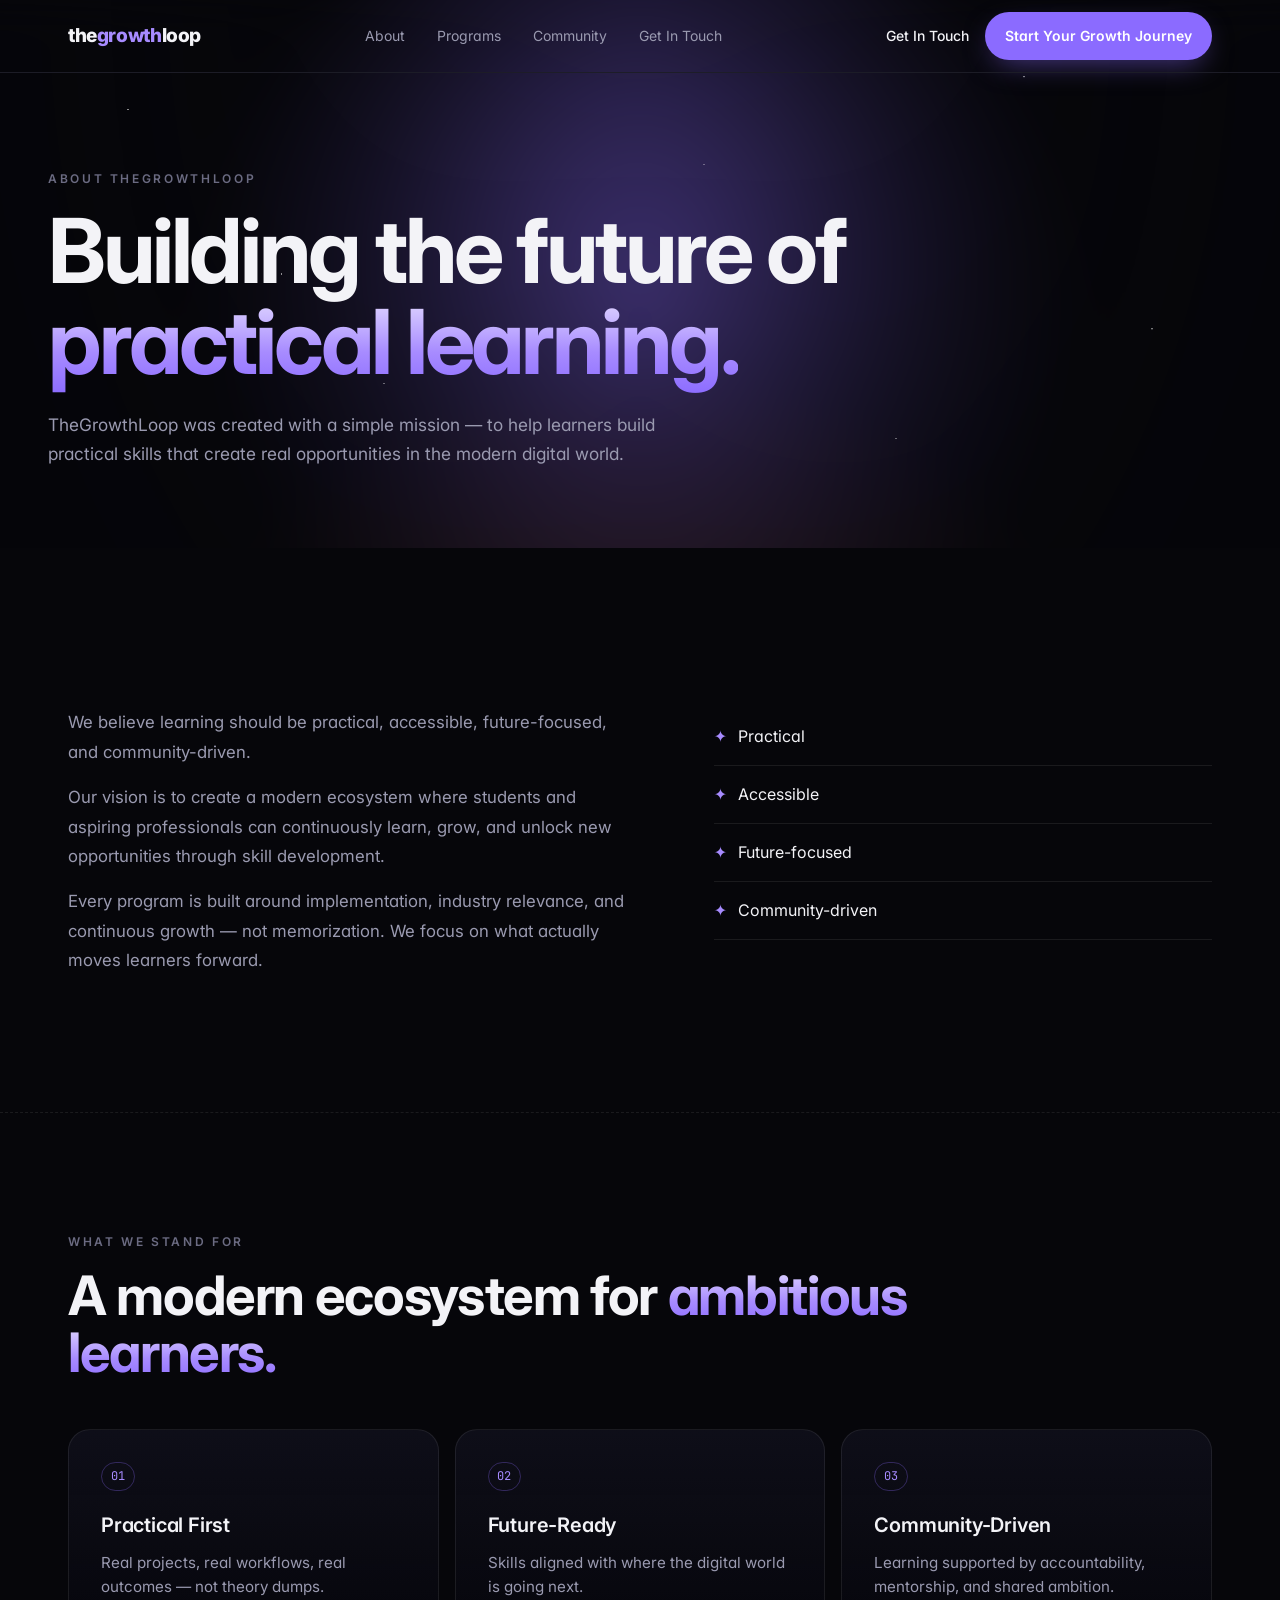
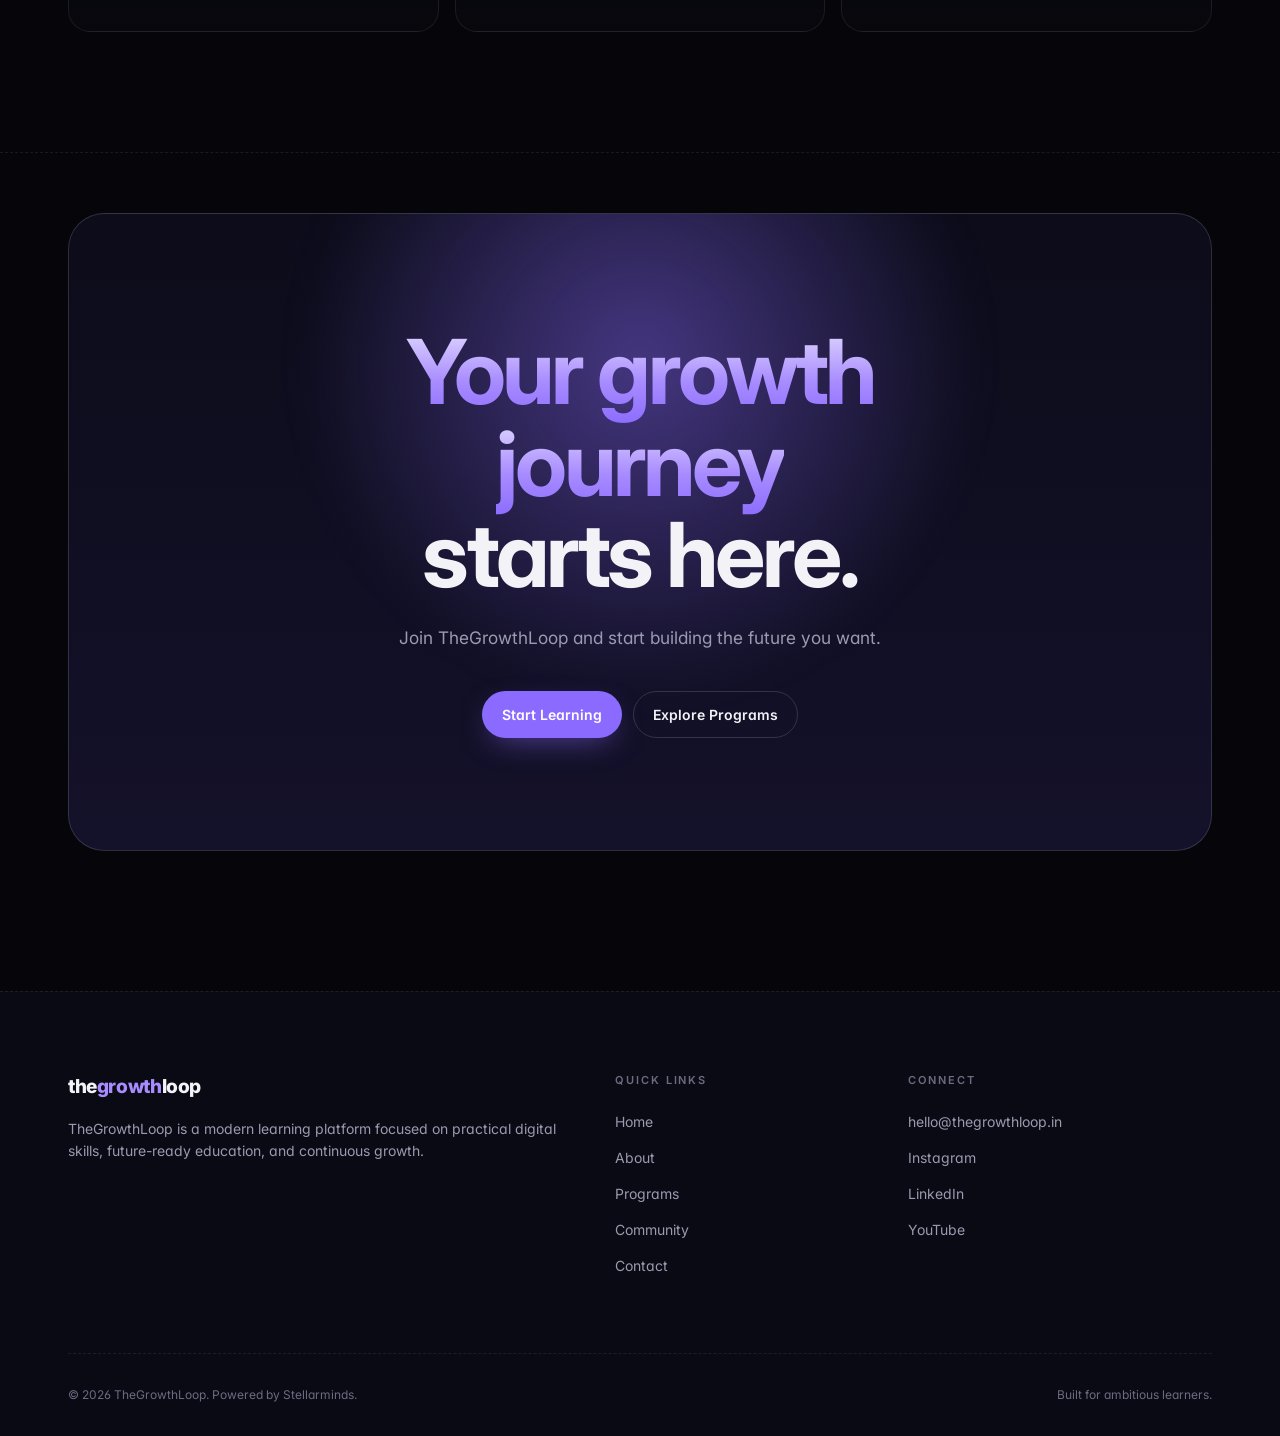
==== about.html @ 1ad96d42 "First Publish" ====
<!doctype html>
<html lang="en">
<head>
<meta charset="utf-8" />
<meta name="viewport" content="width=device-width,initial-scale=1" />
<title>About — TheGrowthLoop</title>
<meta name="description" content="Building the future of practical learning. TheGrowthLoop helps learners build practical skills that create real opportunities in the modern digital world." />
<link rel="preconnect" href="https://fonts.googleapis.com">
<link rel="preconnect" href="https://fonts.gstatic.com" crossorigin>
<link href="https://fonts.googleapis.com/css2?family=Inter:wght@400;500;600;700;800&family=JetBrains+Mono:wght@400;500&display=swap" rel="stylesheet">
<link rel="stylesheet" href="styles.css" />
</head>
<body>
<header class="nav" id="nav">
  <div class="container nav-inner">
    <a href="index.html" class="brand">the<span>growth</span>loop</a>
    <nav class="nav-links">
      <a href="about.html">About</a>
      <a href="programs.html">Programs</a>
      <a href="community.html">Community</a>
      <a href="contact.html">Get In Touch</a>
    </nav>
    <div class="nav-actions">
      <a href="contact.html" class="link-plain">Get In Touch</a>
      <a href="programs.html" class="btn btn-primary">Start Your Growth Journey</a>
    </div>
    <button class="menu-btn" id="menuBtn" aria-label="Toggle menu"><span></span><span></span></button>
  </div>
  <div class="mobile-menu" id="mobileMenu">
    <div class="container">
      <a href="about.html">About</a>
      <a href="programs.html">Programs</a>
      <a href="community.html">Community</a>
      <a href="contact.html">Get In Touch</a>
      <a href="programs.html" class="btn btn-primary">Start Your Growth Journey</a>
    </div>
  </div>
</header>

<section class="page-hero">
  <div class="planet" aria-hidden="true"></div>
  <div class="stars" aria-hidden="true"></div>
  <div class="container hero-inner">
    <p class="eyebrow reveal">ABOUT THEGROWTHLOOP</p>
    <h1 class="display reveal">Building the future of <span class="grad">practical learning.</span></h1>
    <p class="lead reveal">TheGrowthLoop was created with a simple mission — to help learners build practical skills that create real opportunities in the modern digital world.</p>
  </div>
</section>

<section class="section">
  <div class="container">
    <div class="about-grid">
      <div class="reveal">
        <p class="prose">We believe learning should be practical, accessible, future-focused, and community-driven.</p>
        <p class="prose">Our vision is to create a modern ecosystem where students and aspiring professionals can continuously learn, grow, and unlock new opportunities through skill development.</p>
        <p class="prose">Every program is built around implementation, industry relevance, and continuous growth — not memorization. We focus on what actually moves learners forward.</p>
      </div>
      <ul class="feature-list">
        <li class="reveal"><i>✦</i> Practical</li>
        <li class="reveal"><i>✦</i> Accessible</li>
        <li class="reveal"><i>✦</i> Future-focused</li>
        <li class="reveal"><i>✦</i> Community-driven</li>
      </ul>
    </div>
  </div>
</section>

<section class="section">
  <div class="container">
    <p class="eyebrow reveal">WHAT WE STAND FOR</p>
    <h2 class="h2 reveal">A modern ecosystem for <span class="grad">ambitious learners.</span></h2>
    <div class="why-grid">
      <article class="why-card reveal"><span class="card-tag">01</span><h3>Practical First</h3><p>Real projects, real workflows, real outcomes — not theory dumps.</p></article>
      <article class="why-card reveal"><span class="card-tag">02</span><h3>Future-Ready</h3><p>Skills aligned with where the digital world is going next.</p></article>
      <article class="why-card reveal"><span class="card-tag">03</span><h3>Community-Driven</h3><p>Learning supported by accountability, mentorship, and shared ambition.</p></article>
    </div>
  </div>
</section>

<section class="section cta-section">
  <div class="container">
    <div class="cta-card reveal">
      <div class="cta-glow"></div>
      <h2 class="display"><span class="grad">Your growth journey</span><br/>starts here.</h2>
      <p class="lead">Join TheGrowthLoop and start building the future you want.</p>
      <div class="hero-ctas center">
        <a href="programs.html" class="btn btn-primary">Start Learning</a>
        <a href="programs.html" class="btn btn-ghost">Explore Programs</a>
      </div>
    </div>
  </div>
</section>

<footer class="footer">
  <div class="container">
    <div class="foot-grid">
      <div>
        <a href="index.html" class="brand">the<span>growth</span>loop</a>
        <p class="muted small mt">TheGrowthLoop is a modern learning platform focused on practical digital skills, future-ready education, and continuous growth.</p>
      </div>
      <div><p class="foot-head">Quick Links</p>
        <ul><li><a href="index.html">Home</a></li><li><a href="about.html">About</a></li><li><a href="programs.html">Programs</a></li><li><a href="community.html">Community</a></li><li><a href="contact.html">Contact</a></li></ul>
      </div>
      <div><p class="foot-head">Connect</p>
        <ul><li><a href="mailto:hello@thegrowthloop.in">hello@thegrowthloop.in</a></li><li><a href="#">Instagram</a></li><li><a href="#">LinkedIn</a></li><li><a href="#">YouTube</a></li></ul>
      </div>
    </div>
    <div class="foot-bottom"><p>© 2026 TheGrowthLoop. Powered by Stellarminds.</p><p>Built for ambitious learners.</p></div>
  </div>
</footer>
<script src="script.js"></script>
</body>
</html>
---- styles.css ----
/* =========================================================
   TheGrowthLoop — dark, cosmic, CometChat-inspired
   ========================================================= */
:root{
  --bg:#06060a;
  --bg-2:#0a0a14;
  --surface:#0f0f1c;
  --card:rgba(20,20,34,.72);
  --border:rgba(255,255,255,.08);
  --border-strong:rgba(255,255,255,.14);
  --fg:#f3f3f7;
  --muted:#9a9ab0;
  --muted-2:#6b6b82;
  --violet:#8b6bff;
  --violet-2:#a78bff;
  --violet-3:#5a3df0;
  --ember:#ff7a3d;
  --success:#3ddc8c;
  --danger:#ff5c66;
  --radius:14px;
  --radius-lg:22px;
  --font:'Inter', ui-sans-serif, system-ui, sans-serif;
  --mono:'JetBrains Mono', ui-monospace, monospace;
  --shadow: 0 30px 80px -30px rgba(0,0,0,.6), 0 10px 40px -20px rgba(139,107,255,.25);
}

*{box-sizing:border-box;margin:0;padding:0}
html{scroll-behavior:smooth}
body{
  font-family:var(--font);
  background:var(--bg);
  color:var(--fg);
  line-height:1.55;
  -webkit-font-smoothing:antialiased;
  overflow-x:hidden;
  font-feature-settings:"ss01","cv11";
}
a{color:inherit;text-decoration:none}
ul{list-style:none}
img{display:block;max-width:100%}

.container{max-width:1240px;margin:0 auto;padding:0 28px}
@media(min-width:900px){.container{padding:0 48px}}

/* Typography */
.eyebrow{
  font-size:12px;letter-spacing:.22em;text-transform:uppercase;
  color:var(--muted-2);font-weight:600;margin-bottom:1rem;
}
.h2{
  font-size:clamp(2rem,4.4vw,3.4rem);
  font-weight:700;letter-spacing:-.025em;line-height:1.05;
  max-width:880px;margin-bottom:3rem;
}
.display{
  font-size:clamp(2.6rem,7vw,5.8rem);
  font-weight:700;letter-spacing:-.035em;line-height:1.02;
}
.grad{
  background:linear-gradient(180deg,#ece6ff 0%, #a78bff 60%, #8b6bff 100%);
  -webkit-background-clip:text;background-clip:text;color:transparent;
}
.lead{color:var(--muted);font-size:1.08rem;max-width:620px;line-height:1.7}
.lead.small{font-size:1rem}
.muted{color:var(--muted)}
.small{font-size:14px}
.mt{margin-top:1rem}
.center{justify-content:center}

/* Buttons */
.btn{
  display:inline-flex;align-items:center;gap:.45rem;
  padding:.75rem 1.2rem;border-radius:999px;
  font-weight:600;font-size:14px;cursor:pointer;border:1px solid transparent;
  transition:transform .25s ease, box-shadow .25s ease, background .25s ease, border-color .25s;
}
.btn-primary{background:var(--violet);color:#fff;box-shadow:0 10px 30px -10px rgba(139,107,255,.6)}
.btn-primary:hover{background:var(--violet-2);transform:translateY(-1px);box-shadow:0 16px 40px -12px rgba(167,139,255,.7)}
.btn-ghost{background:transparent;color:var(--fg);border-color:var(--border-strong)}
.btn-ghost:hover{background:rgba(255,255,255,.05);border-color:rgba(255,255,255,.25)}
.link-plain{font-size:14px;color:var(--fg);font-weight:500}
.link-plain:hover{color:var(--violet-2)}

/* ============ NAV ============ */
.nav{
  position:fixed;inset:0 0 auto 0;z-index:60;
  transition:background .4s, backdrop-filter .4s, border-color .4s;
  border-bottom:1px solid transparent;
}
.nav.scrolled{background:rgba(6,6,10,.75);backdrop-filter:blur(14px);-webkit-backdrop-filter:blur(14px);border-bottom-color:var(--border)}
.nav-inner{display:flex;align-items:center;justify-content:space-between;height:72px}
.brand{
  font-weight:800;font-size:1.2rem;letter-spacing:-.02em;
  color:var(--fg);display:inline-flex;align-items:baseline;
}
.brand span{color:var(--violet-2);font-weight:800}
.nav-links{display:none;gap:2rem;font-size:14px;color:var(--muted)}
@media(min-width:900px){.nav-links{display:flex}}
.nav-links a{position:relative;transition:color .2s}
.nav-links a:hover{color:var(--fg)}
.nav-actions{display:none;align-items:center;gap:1rem}
@media(min-width:900px){.nav-actions{display:flex}}
.menu-btn{
  display:inline-flex;width:42px;height:42px;border-radius:999px;
  border:1px solid var(--border-strong);background:transparent;
  align-items:center;justify-content:center;cursor:pointer;
}
.menu-btn span{display:block;width:16px;height:1.5px;background:var(--fg);border-radius:2px}
.menu-btn span+span{margin-top:5px}
@media(min-width:900px){.menu-btn{display:none}}
.mobile-menu{max-height:0;overflow:hidden;transition:max-height .4s ease;background:rgba(10,10,20,.96);backdrop-filter:blur(12px);border-bottom:1px solid var(--border)}
.mobile-menu.open{max-height:460px}
.mobile-menu .container{padding-block:1rem 1.4rem;display:flex;flex-direction:column;gap:.9rem;font-size:15px;color:var(--muted)}
.mobile-menu a.btn{align-self:flex-start;color:#fff}

/* ============ HERO ============ */
.hero{
  position:relative;
  padding:170px 0 90px;
  text-align:center;
  isolation:isolate;
  overflow:hidden;
  min-height:760px;
}
.planet{
  position:absolute;
  left:50%;top:0;transform:translate(-50%,-30%);
  width:1500px;height:1500px;border-radius:50%;
  background:
    radial-gradient(circle at 50% 50%, rgba(139,107,255,.55) 0%, rgba(139,107,255,.18) 28%, transparent 42%),
    radial-gradient(circle at 50% 90%, rgba(255,122,61,.45), transparent 35%);
  filter:blur(20px);
  z-index:-2;
  pointer-events:none;
}
.planet::after{
  content:"";position:absolute;inset:30% 0 0 0;
  background:radial-gradient(ellipse at 50% 0%, rgba(6,6,10,0) 0%, rgba(6,6,10,.9) 60%, var(--bg) 100%);
}
.stars{
  position:absolute;inset:0;z-index:-1;pointer-events:none;
  background-image:
    radial-gradient(1px 1px at 10% 20%, #fff 50%, transparent),
    radial-gradient(1px 1px at 80% 14%, #fff 50%, transparent),
    radial-gradient(1px 1px at 30% 70%, rgba(255,255,255,.7) 50%, transparent),
    radial-gradient(1px 1px at 90% 60%, #fff 50%, transparent),
    radial-gradient(1px 1px at 55% 30%, rgba(255,255,255,.6) 50%, transparent),
    radial-gradient(1px 1px at 22% 50%, #fff 50%, transparent),
    radial-gradient(1px 1px at 70% 80%, rgba(255,255,255,.7) 50%, transparent);
  opacity:.55;
}

.hero-inner{position:relative;max-width:1000px;margin:0 auto}
.hero .display{margin:0 auto}
.hero .lead{margin:1.6rem auto 0;text-align:center}
.cmd-label{margin-top:2.4rem;color:var(--muted);font-size:13px}
.cmd{
  margin:.7rem auto 0;max-width:520px;
  display:flex;align-items:center;gap:.6rem;
  background:rgba(20,20,34,.7);border:1px solid var(--border);
  border-radius:12px;padding:.65rem .9rem;
  font-family:var(--mono);font-size:13px;color:var(--fg);
  backdrop-filter:blur(8px);
}
.cmd-arrow{color:var(--violet-2);font-weight:700}
.cmd code{flex:1;text-align:left;overflow:hidden;text-overflow:ellipsis;white-space:nowrap;color:var(--muted)}
.cmd-copy{background:transparent;border:none;color:var(--muted);cursor:pointer;font-size:16px}
.cmd-copy:hover{color:var(--fg)}
.hero-ctas{margin-top:2rem;display:flex;flex-wrap:wrap;gap:.7rem;justify-content:center}

/* Floating cards */
.float-card{
  position:absolute;z-index:1;
  background:linear-gradient(180deg,rgba(28,28,46,.85),rgba(14,14,26,.85));
  border:1px solid var(--border-strong);
  border-radius:18px;padding:14px;
  box-shadow:var(--shadow);
  backdrop-filter:blur(14px);
  font-size:12px;text-align:left;
  width:230px;
  animation:float 7s ease-in-out infinite;
}
.float-card.fc-2{width:200px;animation-delay:-2s}
.float-card.fc-3{width:240px;animation-delay:-3.5s}
.float-card.fc-4{width:220px;animation-delay:-1.2s}

.fc-1{left:2%;top:34%}
.fc-2{left:14%;bottom:8%}
.fc-3{right:2%;top:34%}
.fc-4{right:10%;bottom:10%}

@media(max-width:1100px){.float-card{display:none}}

@keyframes float{
  0%,100%{transform:translateY(0)}
  50%{transform:translateY(-10px)}
}

.fc-head{display:flex;align-items:center;gap:.55rem;margin-bottom:.7rem}
.avatar,.t-av{
  width:26px;height:26px;border-radius:50%;
  background:linear-gradient(135deg,var(--violet),var(--violet-3));
  display:inline-flex;align-items:center;justify-content:center;
  font-size:11px;font-weight:700;color:#fff;flex:none;
}
.fc-title{font-weight:600;color:var(--fg);font-size:12px}
.fc-meta{color:var(--muted-2);font-size:10px;margin-top:1px}
.bubble{padding:.45rem .65rem;border-radius:12px;margin-bottom:.35rem;max-width:80%;color:var(--fg);font-size:11px;line-height:1.4}
.bubble.in{background:rgba(255,255,255,.06);border-bottom-left-radius:4px}
.bubble.out{background:var(--violet);border-bottom-right-radius:4px;margin-left:auto}
.bubble.small{font-size:10px}
.fc-mini{color:var(--muted-2);font-size:10px;letter-spacing:.1em;text-transform:uppercase;margin-bottom:.35rem}
.fc-title-2{font-weight:600;font-size:13px;margin-bottom:.7rem}
.fc-actions{display:flex;gap:.4rem}
.pill{flex:1;padding:.4rem;border-radius:8px;border:none;font-weight:600;font-size:11px;color:#fff;cursor:pointer}
.pill.danger{background:var(--danger)}
.pill.success{background:var(--success);color:#062018}
.spark{color:var(--violet-2);font-size:14px}
.fc-greeting{color:var(--muted);font-size:12px;line-height:1.5;margin:.4rem 0 .6rem}
.fc-greeting b{color:var(--fg);font-weight:600;font-size:14px}
.chip-row{display:flex;gap:.35rem;margin-bottom:.35rem;flex-wrap:wrap}
.chip{
  display:inline-flex;align-items:center;gap:.25rem;
  padding:.3rem .55rem;border-radius:999px;
  background:rgba(255,255,255,.05);border:1px solid var(--border);
  font-size:10px;color:var(--fg);
}
.fc-input{
  margin-top:.5rem;padding:.45rem .65rem;border-radius:8px;
  background:rgba(255,255,255,.04);border:1px solid var(--border);
  color:var(--muted-2);font-size:10px;
}
.video-grid{display:grid;grid-template-columns:1fr 1fr;gap:4px;margin-bottom:.55rem}
.vt{
  aspect-ratio:1;border-radius:8px;
  background:linear-gradient(135deg,#2a2a44,#16162a);
  display:flex;align-items:center;justify-content:center;
  font-weight:700;color:var(--violet-2);font-size:14px;
}
.call-bar{display:flex;gap:.35rem;justify-content:center;align-items:center}
.cb{width:22px;height:22px;border-radius:50%;background:rgba(255,255,255,.08);display:inline-block}
.cb.end{background:var(--danger);color:#fff;font-size:10px;display:inline-flex;align-items:center;justify-content:center;font-weight:700}

/* ============ LOGO STRIP ============ */
.logo-strip{padding:30px 0 50px;border-top:1px dashed var(--border);border-bottom:1px dashed var(--border)}
.logos{
  display:flex;justify-content:space-between;align-items:center;gap:2rem;
  color:var(--muted-2);font-weight:700;letter-spacing:.15em;font-size:14px;
  flex-wrap:wrap;
}
.logos span{opacity:.6;transition:opacity .3s, color .3s}
.logos span:hover{opacity:1;color:var(--fg)}

/* ============ TRUST ============ */
.trust{padding:80px 0;border-bottom:1px dashed var(--border)}
.trust-inner{display:grid;grid-template-columns:1fr;gap:2.5rem;align-items:center}
@media(min-width:900px){.trust-inner{grid-template-columns:1fr 2fr}}
.h-trust{font-size:clamp(1.6rem,2.6vw,2.2rem);font-weight:700;letter-spacing:-.02em;line-height:1.1}
.badges{display:grid;grid-template-columns:repeat(3,1fr);gap:1.2rem}
@media(min-width:700px){.badges{grid-template-columns:repeat(6,1fr)}}
.badge{
  aspect-ratio:1;border-radius:50%;
  background:radial-gradient(circle at 30% 25%, rgba(139,107,255,.18), transparent 60%), #0f0f1c;
  border:1px solid var(--border-strong);
  display:flex;flex-direction:column;align-items:center;justify-content:center;
  font-weight:700;font-size:12px;color:var(--fg);text-align:center;
  transition:transform .3s, border-color .3s;
}
.badge small{font-weight:500;font-size:9px;color:var(--muted);margin-top:2px}
.badge:hover{transform:translateY(-3px);border-color:var(--violet)}

/* ============ SECTIONS ============ */
.section{padding:120px 0;position:relative}
.section + .section{border-top:1px dashed var(--border)}

/* About */
.about-grid{margin-top:2.5rem;display:grid;gap:3rem;grid-template-columns:1fr}
@media(min-width:900px){.about-grid{grid-template-columns:1.2fr 1fr}}
.prose{color:var(--muted);font-size:1.05rem;line-height:1.75;margin-bottom:1rem;max-width:560px}
.feature-list li{
  display:flex;align-items:center;gap:.7rem;
  padding:1rem 0;border-bottom:1px solid var(--border);
  color:var(--fg);font-size:1rem;
}
.feature-list li i{color:var(--violet-2);font-style:normal}

/* Why */
.why-grid{display:grid;gap:1rem;grid-template-columns:1fr}
@media(min-width:700px){.why-grid{grid-template-columns:1fr 1fr}}
@media(min-width:1024px){.why-grid{grid-template-columns:repeat(3,1fr)}}
.why-card{
  background:linear-gradient(180deg,rgba(20,20,34,.6),rgba(10,10,20,.3));
  border:1px solid var(--border);
  border-radius:var(--radius-lg);
  padding:2rem;
  position:relative;
  transition:border-color .35s, transform .35s, background .35s;
}
.why-card:hover{
  border-color:rgba(139,107,255,.45);
  transform:translateY(-4px);
  background:linear-gradient(180deg,rgba(30,24,56,.6),rgba(14,14,26,.4));
}
.card-tag{
  display:inline-block;font-family:var(--mono);font-size:12px;
  color:var(--violet-2);
  padding:.25rem .55rem;border:1px solid rgba(139,107,255,.3);border-radius:999px;
  margin-bottom:1.2rem;
}
.why-card h3{font-size:1.25rem;font-weight:600;letter-spacing:-.01em;margin-bottom:.6rem}
.why-card p{color:var(--muted);font-size:.95rem;line-height:1.6}

/* Programs */
.programs{
  margin-top:1rem;border-top:1px solid var(--border);
}
.programs li{
  display:grid;
  grid-template-columns:60px 1fr 40px;
  gap:1.2rem;align-items:center;
  padding:1.6rem 0;border-bottom:1px solid var(--border);
  transition:padding .35s, background .35s;
  position:relative;
}
.programs li:hover{padding-left:1rem;background:linear-gradient(90deg, rgba(139,107,255,.06), transparent)}
.p-num{font-family:var(--mono);font-size:.95rem;color:var(--muted-2)}
.programs h3{font-size:clamp(1.4rem,2.2vw,1.8rem);font-weight:600;letter-spacing:-.02em}
.programs li>div p{color:var(--muted);font-size:.95rem;margin-top:.3rem;max-width:680px}
.p-arrow{
  width:38px;height:38px;border-radius:50%;
  border:1px solid var(--border-strong);
  display:inline-flex;align-items:center;justify-content:center;
  color:var(--fg);transition:all .35s ease;
}
.programs li:hover .p-arrow{background:var(--violet);border-color:var(--violet);color:#fff;transform:rotate(-45deg)}

/* Community */
.community{display:grid;gap:3rem;grid-template-columns:1fr}
@media(min-width:900px){.community{grid-template-columns:1fr 1fr;align-items:center}}
.community-list li{
  display:flex;align-items:center;gap:.8rem;
  padding:1.2rem 0;border-bottom:1px solid var(--border);
  font-size:1.3rem;font-weight:500;letter-spacing:-.01em;
  transition:padding .35s, color .35s;
}
.community-list li span{
  display:inline-flex;align-items:center;justify-content:center;
  width:30px;height:30px;border-radius:50%;
  border:1px solid var(--border-strong);
  color:var(--violet-2);font-size:14px;
  transition:all .35s;
}
.community-list li:hover{padding-left:.5rem;color:var(--violet-2)}
.community-list li:hover span{background:var(--violet);color:#fff;border-color:var(--violet)}

/* Process */
.steps{display:grid;gap:1.2rem;grid-template-columns:1fr;margin-top:.5rem}
@media(min-width:800px){.steps{grid-template-columns:repeat(3,1fr)}}
.step{
  background:linear-gradient(180deg,rgba(20,20,34,.5),rgba(10,10,20,.2));
  border:1px solid var(--border);border-radius:var(--radius-lg);
  padding:2rem;transition:transform .35s, border-color .35s;
}
.step:hover{transform:translateY(-4px);border-color:rgba(139,107,255,.4)}
.s-n{
  display:inline-block;font-family:var(--mono);font-size:13px;
  background:linear-gradient(135deg,var(--violet),var(--violet-3));
  -webkit-background-clip:text;background-clip:text;color:transparent;
  font-weight:700;margin-bottom:1.2rem;
}
.step h3{font-size:1.6rem;font-weight:600;letter-spacing:-.02em;margin-bottom:.5rem}
.step p{color:var(--muted)}

/* Testimonials */
.testimonials{display:grid;gap:1.2rem;grid-template-columns:1fr}
@media(min-width:800px){.testimonials{grid-template-columns:repeat(3,1fr)}}
.testimonials figure{
  background:rgba(20,20,34,.4);border:1px solid var(--border);
  border-radius:var(--radius-lg);padding:1.8rem;
  transition:border-color .35s, transform .35s;
}
.testimonials figure:hover{transform:translateY(-3px);border-color:rgba(139,107,255,.4)}
.testimonials blockquote{font-size:1.05rem;line-height:1.55;color:var(--fg);margin-bottom:1.4rem}
.testimonials figcaption{display:flex;align-items:center;gap:.6rem;color:var(--muted);font-size:13px}

/* CTA */
.cta-section{padding-top:60px;padding-bottom:140px}
.cta-card{
  position:relative;overflow:hidden;
  border-radius:36px;border:1px solid var(--border-strong);
  background:linear-gradient(180deg,#0c0c1a 0%, #14112a 100%);
  padding:5rem 2rem;text-align:center;isolation:isolate;
}
@media(min-width:800px){.cta-card{padding:7rem 4rem}}
.cta-glow{
  position:absolute;left:50%;top:-40%;width:800px;height:800px;
  transform:translateX(-50%);
  background:radial-gradient(circle, rgba(139,107,255,.45) 0%, transparent 60%);
  z-index:-1;filter:blur(20px);
}
.cta-card .display{margin:0 auto 1.4rem;max-width:760px}
.cta-card .lead{margin:0 auto}
.cta-card .hero-ctas{margin-top:2.4rem}

/* Footer */
.footer{border-top:1px dashed var(--border);padding:5rem 0 2rem;background:var(--bg-2)}
.foot-grid{display:grid;gap:2.5rem;grid-template-columns:1fr}
@media(min-width:800px){.foot-grid{grid-template-columns:2fr 1fr 1.2fr}}
.foot-head{font-size:11px;letter-spacing:.18em;text-transform:uppercase;color:var(--muted-2);margin-bottom:1.2rem;font-weight:600}
.footer ul li{margin-bottom:.7rem}
.footer ul a{font-size:14px;color:var(--muted);transition:color .25s}
.footer ul a:hover{color:var(--violet-2)}
.foot-bottom{
  margin-top:4rem;padding-top:2rem;border-top:1px dashed var(--border);
  display:flex;flex-direction:column;gap:.5rem;justify-content:space-between;
  font-size:12px;color:var(--muted-2);
}
@media(min-width:700px){.foot-bottom{flex-direction:row;align-items:center}}

/* Reveal animation */
.reveal{opacity:0;transform:translateY(24px);transition:opacity .9s ease, transform .9s cubic-bezier(.2,.7,.2,1)}
.reveal.in{opacity:1;transform:none}
@media (prefers-reduced-motion:reduce){
  *{animation:none !important;transition:none !important}
  .reveal{opacity:1;transform:none}
}

/* ============ STATS ============ */
.stats-section{padding:40px 0 90px;border-bottom:1px dashed var(--border)}
.stats-grid{display:grid;grid-template-columns:repeat(2,1fr);gap:2rem;text-align:left}
@media(min-width:800px){.stats-grid{grid-template-columns:repeat(4,1fr)}}
.stat{padding:1.2rem 0;border-left:1px solid var(--border);padding-left:1.4rem}
.stat:first-child{border-left:none;padding-left:0}
@media(max-width:799px){.stat,.stat:first-child{border-left:none;padding-left:0}}
.stat-n{display:block;font-size:clamp(2rem,3.2vw,2.8rem);font-weight:700;letter-spacing:-.02em;line-height:1.05;margin-bottom:.4rem}
.stat p{color:var(--muted);font-size:.95rem}

/* ============ PAGE HERO (inner pages) ============ */
.page-hero{position:relative;padding:170px 0 80px;isolation:isolate;overflow:hidden;text-align:left}
.page-hero .hero-inner{max-width:920px;margin:0;text-align:left}
.page-hero .display{margin:1rem 0}
.page-hero .lead{margin:1.4rem 0 0;text-align:left}
.page-hero .hero-ctas{justify-content:flex-start;margin-top:2rem}

/* ============ PROGRAM DETAIL ============ */
.program-stack{display:flex;flex-direction:column;gap:1.2rem}
.program-detail{
  background:linear-gradient(180deg,rgba(20,20,34,.55),rgba(10,10,20,.25));
  border:1px solid var(--border);border-radius:var(--radius-lg);
  padding:2rem 2rem 2.2rem;transition:border-color .35s, transform .35s;
}
.program-detail:hover{border-color:rgba(139,107,255,.4);transform:translateY(-3px)}
.pd-head{display:flex;align-items:baseline;gap:1rem;margin-bottom:.8rem;flex-wrap:wrap}
.pd-head h2{font-size:clamp(1.6rem,2.6vw,2rem);font-weight:600;letter-spacing:-.02em}
.pd-head .p-num{font-family:var(--mono);color:var(--violet-2);font-size:1rem}
.learn-label{font-family:var(--mono);font-size:12px;color:var(--muted-2);letter-spacing:.14em;text-transform:uppercase;margin:1.2rem 0 .6rem}
.program-detail .chip-row{gap:.45rem}
.program-detail .chip{font-size:12px;padding:.4rem .75rem;background:rgba(139,107,255,.08);border-color:rgba(139,107,255,.25);color:var(--fg)}

/* ============ 4-COL TESTIMONIALS ============ */
@media(min-width:1024px){.testimonials.testimonials-4{grid-template-columns:repeat(4,1fr)}}

/* ============ CONTACT ============ */
.contact-grid{display:grid;grid-template-columns:1fr;gap:3rem}
@media(min-width:900px){.contact-grid{grid-template-columns:1.4fr 1fr}}
.contact-form{
  background:linear-gradient(180deg,rgba(20,20,34,.55),rgba(10,10,20,.25));
  border:1px solid var(--border);border-radius:var(--radius-lg);
  padding:2rem;display:flex;flex-direction:column;gap:1.1rem;
}
.field{display:flex;flex-direction:column;gap:.4rem}
.field label{font-size:12px;color:var(--muted-2);letter-spacing:.14em;text-transform:uppercase;font-weight:600}
.field input,.field textarea{
  width:100%;padding:.85rem 1rem;border-radius:12px;
  background:rgba(255,255,255,.03);border:1px solid var(--border-strong);
  color:var(--fg);font:inherit;font-size:14px;transition:border-color .25s, background .25s;
}
.field input:focus,.field textarea:focus{outline:none;border-color:var(--violet);background:rgba(139,107,255,.06)}
.field textarea{resize:vertical;min-height:120px}
.contact-form .btn{align-self:flex-start}
.contact-info{display:flex;flex-direction:column;gap:1.6rem}
.info-block{padding-bottom:1.4rem;border-bottom:1px solid var(--border)}
.info-block:last-child{border-bottom:none}
.info-link{display:inline-block;color:var(--fg);font-size:1.1rem;font-weight:500;margin-top:.3rem;transition:color .25s}
.info-link:hover{color:var(--violet-2)}
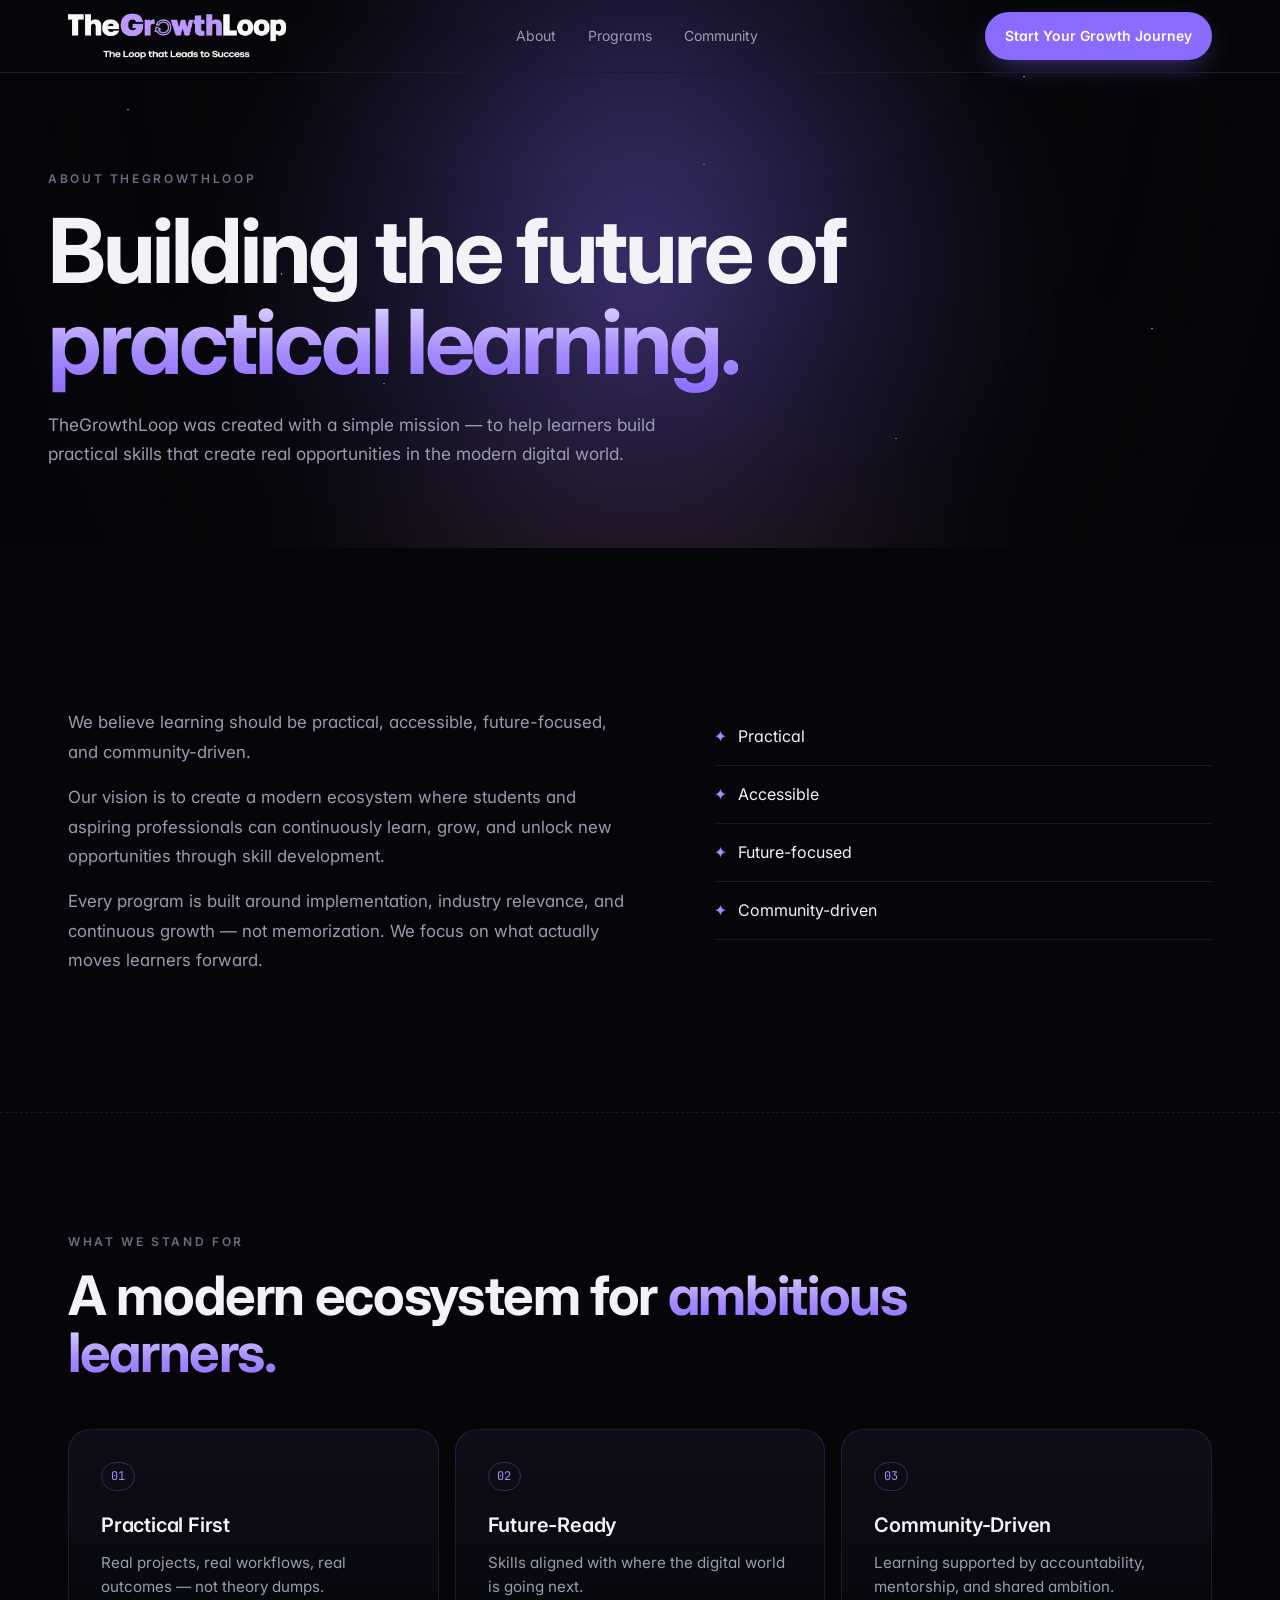
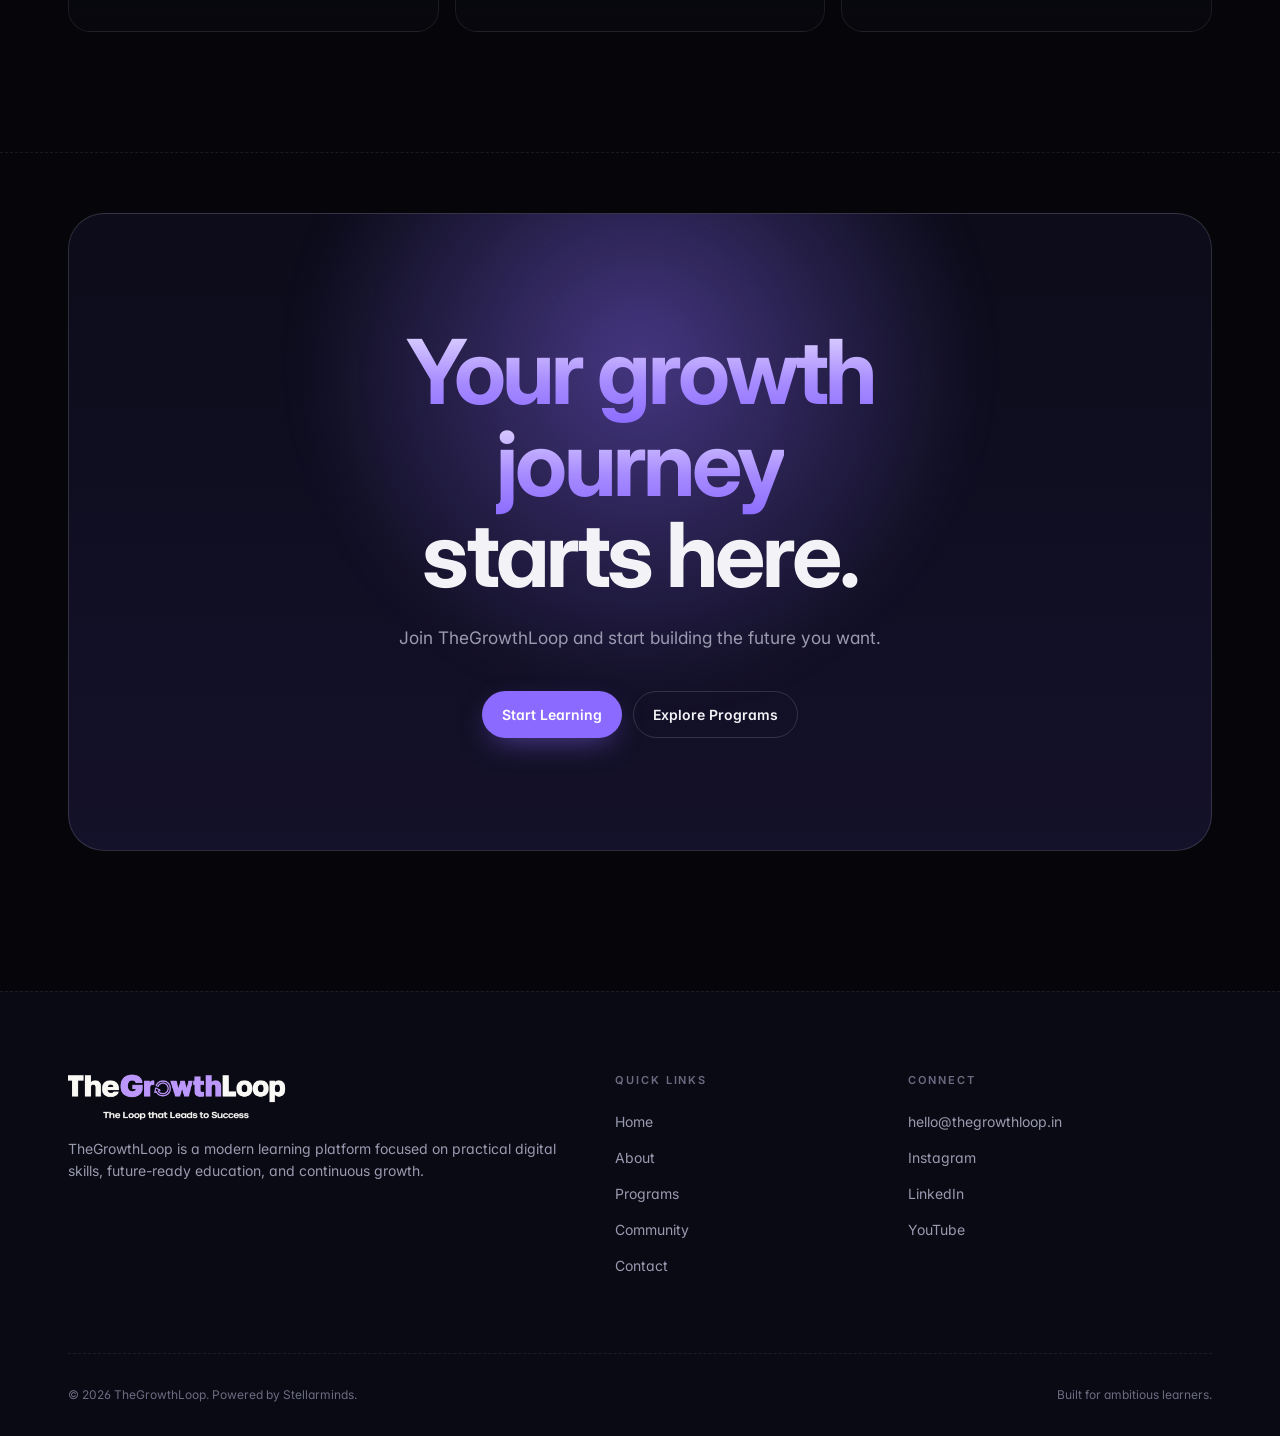
==== commit fc48b079: "Update about.html" ====
--- a/about.html
+++ b/about.html
@@ -12,16 +12,17 @@
 </head>
 <body>
 <header class="nav" id="nav">
-  <div class="container nav-inner">
-    <a href="index.html" class="brand">the<span>growth</span>loop</a>
+  <div class="container nav-inner Logonav">
+    <!-- <a href="index.html" class="brand">the<span>growth</span>loop</a> -->
+     <img src="./assets/images/TGL-Logo.png" alt="The Growth Loop Logo" class="logo">
     <nav class="nav-links">
       <a href="about.html">About</a>
       <a href="programs.html">Programs</a>
       <a href="community.html">Community</a>
-      <a href="contact.html">Get In Touch</a>
+      <!-- <a href="contact.html">Get In Touch</a> -->
     </nav>
     <div class="nav-actions">
-      <a href="contact.html" class="link-plain">Get In Touch</a>
+      <!-- <a href="contact.html" class="link-plain">Get In Touch</a> -->
       <a href="programs.html" class="btn btn-primary">Start Your Growth Journey</a>
     </div>
     <button class="menu-btn" id="menuBtn" aria-label="Toggle menu"><span></span><span></span></button>
@@ -31,7 +32,7 @@
       <a href="about.html">About</a>
       <a href="programs.html">Programs</a>
       <a href="community.html">Community</a>
-      <a href="contact.html">Get In Touch</a>
+      <!-- <a href="contact.html">Get In Touch</a> -->
       <a href="programs.html" class="btn btn-primary">Start Your Growth Journey</a>
     </div>
   </div>
@@ -95,7 +96,10 @@
   <div class="container">
     <div class="foot-grid">
       <div>
-        <a href="index.html" class="brand">the<span>growth</span>loop</a>
+        <!-- <a href="index.html" class="brand">the<span>growth</span>loop</a> -->
+         <a>
+            <img src="./assets/images/TGL-Logo.png" alt="The Growth Loop Logo" class="footer-logo">
+          </a>
         <p class="muted small mt">TheGrowthLoop is a modern learning platform focused on practical digital skills, future-ready education, and continuous growth.</p>
       </div>
       <div><p class="foot-head">Quick Links</p>
--- a/styles.css
+++ b/styles.css
@@ -1,485 +1,1477 @@
 /* =========================================================
    TheGrowthLoop — dark, cosmic, CometChat-inspired
    ========================================================= */
-:root{
-  --bg:#06060a;
-  --bg-2:#0a0a14;
-  --surface:#0f0f1c;
-  --card:rgba(20,20,34,.72);
-  --border:rgba(255,255,255,.08);
-  --border-strong:rgba(255,255,255,.14);
-  --fg:#f3f3f7;
-  --muted:#9a9ab0;
-  --muted-2:#6b6b82;
-  --violet:#8b6bff;
-  --violet-2:#a78bff;
-  --violet-3:#5a3df0;
-  --ember:#ff7a3d;
-  --success:#3ddc8c;
-  --danger:#ff5c66;
-  --radius:14px;
-  --radius-lg:22px;
-  --font:'Inter', ui-sans-serif, system-ui, sans-serif;
-  --mono:'JetBrains Mono', ui-monospace, monospace;
-  --shadow: 0 30px 80px -30px rgba(0,0,0,.6), 0 10px 40px -20px rgba(139,107,255,.25);
-}
-
-*{box-sizing:border-box;margin:0;padding:0}
-html{scroll-behavior:smooth}
-body{
-  font-family:var(--font);
-  background:var(--bg);
-  color:var(--fg);
-  line-height:1.55;
-  -webkit-font-smoothing:antialiased;
-  overflow-x:hidden;
-  font-feature-settings:"ss01","cv11";
-}
-a{color:inherit;text-decoration:none}
-ul{list-style:none}
-img{display:block;max-width:100%}
-
-.container{max-width:1240px;margin:0 auto;padding:0 28px}
-@media(min-width:900px){.container{padding:0 48px}}
+:root {
+  --bg: #06060a;
+  --bg-2: #0a0a14;
+  --surface: #0f0f1c;
+  --card: rgba(20, 20, 34, .72);
+  --border: rgba(255, 255, 255, .08);
+  --border-strong: rgba(255, 255, 255, .14);
+  --fg: #f3f3f7;
+  --muted: #9a9ab0;
+  --muted-2: #6b6b82;
+  --violet: #8b6bff;
+  --violet-2: #a78bff;
+  --violet-3: #5a3df0;
+  --ember: #ff7a3d;
+  --success: #3ddc8c;
+  --danger: #ff5c66;
+  --radius: 14px;
+  --radius-lg: 22px;
+  --font: 'Inter', ui-sans-serif, system-ui, sans-serif;
+  --mono: 'JetBrains Mono', ui-monospace, monospace;
+  --shadow: 0 30px 80px -30px rgba(0, 0, 0, .6), 0 10px 40px -20px rgba(139, 107, 255, .25);
+}
+
+* {
+  box-sizing: border-box;
+  margin: 0;
+  padding: 0
+}
+
+html {
+  scroll-behavior: smooth
+}
+
+body {
+  font-family: var(--font);
+  background: var(--bg);
+  color: var(--fg);
+  line-height: 1.55;
+  -webkit-font-smoothing: antialiased;
+  overflow-x: hidden;
+  font-feature-settings: "ss01", "cv11";
+}
+
+a {
+  color: inherit;
+  text-decoration: none
+}
+
+ul {
+  list-style: none
+}
+
+img {
+  display: block;
+  max-width: 100%
+}
+
+.container {
+  max-width: 1240px;
+  margin: 0 auto;
+  padding: 0 28px
+}
+
+@media(min-width:900px) {
+  .container {
+    padding: 0 48px
+  }
+}
 
 /* Typography */
-.eyebrow{
-  font-size:12px;letter-spacing:.22em;text-transform:uppercase;
-  color:var(--muted-2);font-weight:600;margin-bottom:1rem;
-}
-.h2{
-  font-size:clamp(2rem,4.4vw,3.4rem);
-  font-weight:700;letter-spacing:-.025em;line-height:1.05;
-  max-width:880px;margin-bottom:3rem;
-}
-.display{
-  font-size:clamp(2.6rem,7vw,5.8rem);
-  font-weight:700;letter-spacing:-.035em;line-height:1.02;
-}
-.grad{
-  background:linear-gradient(180deg,#ece6ff 0%, #a78bff 60%, #8b6bff 100%);
-  -webkit-background-clip:text;background-clip:text;color:transparent;
-}
-.lead{color:var(--muted);font-size:1.08rem;max-width:620px;line-height:1.7}
-.lead.small{font-size:1rem}
-.muted{color:var(--muted)}
-.small{font-size:14px}
-.mt{margin-top:1rem}
-.center{justify-content:center}
+.eyebrow {
+  font-size: 12px;
+  letter-spacing: .22em;
+  text-transform: uppercase;
+  color: var(--muted-2);
+  font-weight: 600;
+  margin-bottom: 1rem;
+}
+
+.h2 {
+  font-size: clamp(2rem, 4.4vw, 3.4rem);
+  font-weight: 700;
+  letter-spacing: -.025em;
+  line-height: 1.05;
+  max-width: 880px;
+  margin-bottom: 3rem;
+}
+
+.display {
+  font-size: clamp(2.6rem, 7vw, 5.8rem);
+  font-weight: 700;
+  letter-spacing: -.035em;
+  line-height: 1.02;
+}
+
+.grad {
+  background: linear-gradient(180deg, #ece6ff 0%, #a78bff 60%, #8b6bff 100%);
+  -webkit-background-clip: text;
+  background-clip: text;
+  color: transparent;
+}
+
+.lead {
+  color: var(--muted);
+  font-size: 1.08rem;
+  max-width: 620px;
+  line-height: 1.7
+}
+
+.lead.small {
+  font-size: 1rem
+}
+
+.muted {
+  color: var(--muted)
+}
+
+.small {
+  font-size: 14px
+}
+
+.mt {
+  margin-top: 1rem
+}
+
+.center {
+  justify-content: center
+}
 
 /* Buttons */
-.btn{
-  display:inline-flex;align-items:center;gap:.45rem;
-  padding:.75rem 1.2rem;border-radius:999px;
-  font-weight:600;font-size:14px;cursor:pointer;border:1px solid transparent;
-  transition:transform .25s ease, box-shadow .25s ease, background .25s ease, border-color .25s;
-}
-.btn-primary{background:var(--violet);color:#fff;box-shadow:0 10px 30px -10px rgba(139,107,255,.6)}
-.btn-primary:hover{background:var(--violet-2);transform:translateY(-1px);box-shadow:0 16px 40px -12px rgba(167,139,255,.7)}
-.btn-ghost{background:transparent;color:var(--fg);border-color:var(--border-strong)}
-.btn-ghost:hover{background:rgba(255,255,255,.05);border-color:rgba(255,255,255,.25)}
-.link-plain{font-size:14px;color:var(--fg);font-weight:500}
-.link-plain:hover{color:var(--violet-2)}
+.btn {
+  display: inline-flex;
+  align-items: center;
+  gap: .45rem;
+  padding: .75rem 1.2rem;
+  border-radius: 999px;
+  font-weight: 600;
+  font-size: 14px;
+  cursor: pointer;
+  border: 1px solid transparent;
+  transition: transform .25s ease, box-shadow .25s ease, background .25s ease, border-color .25s;
+}
+
+.btn-primary {
+  background: var(--violet);
+  color: #fff;
+  box-shadow: 0 10px 30px -10px rgba(139, 107, 255, .6)
+}
+
+.btn-primary:hover {
+  background: var(--violet-2);
+  transform: translateY(-1px);
+  box-shadow: 0 16px 40px -12px rgba(167, 139, 255, .7)
+}
+
+.btn-ghost {
+  background: transparent;
+  color: var(--fg);
+  border-color: var(--border-strong)
+}
+
+.btn-ghost:hover {
+  background: rgba(255, 255, 255, .05);
+  border-color: rgba(255, 255, 255, .25)
+}
+
+.link-plain {
+  font-size: 14px;
+  color: var(--fg);
+  font-weight: 500
+}
+
+.link-plain:hover {
+  color: var(--violet-2)
+}
 
 /* ============ NAV ============ */
-.nav{
-  position:fixed;inset:0 0 auto 0;z-index:60;
-  transition:background .4s, backdrop-filter .4s, border-color .4s;
-  border-bottom:1px solid transparent;
-}
-.nav.scrolled{background:rgba(6,6,10,.75);backdrop-filter:blur(14px);-webkit-backdrop-filter:blur(14px);border-bottom-color:var(--border)}
-.nav-inner{display:flex;align-items:center;justify-content:space-between;height:72px}
-.brand{
-  font-weight:800;font-size:1.2rem;letter-spacing:-.02em;
-  color:var(--fg);display:inline-flex;align-items:baseline;
-}
-.brand span{color:var(--violet-2);font-weight:800}
-.nav-links{display:none;gap:2rem;font-size:14px;color:var(--muted)}
-@media(min-width:900px){.nav-links{display:flex}}
-.nav-links a{position:relative;transition:color .2s}
-.nav-links a:hover{color:var(--fg)}
-.nav-actions{display:none;align-items:center;gap:1rem}
-@media(min-width:900px){.nav-actions{display:flex}}
-.menu-btn{
-  display:inline-flex;width:42px;height:42px;border-radius:999px;
-  border:1px solid var(--border-strong);background:transparent;
-  align-items:center;justify-content:center;cursor:pointer;
-}
-.menu-btn span{display:block;width:16px;height:1.5px;background:var(--fg);border-radius:2px}
-.menu-btn span+span{margin-top:5px}
-@media(min-width:900px){.menu-btn{display:none}}
-.mobile-menu{max-height:0;overflow:hidden;transition:max-height .4s ease;background:rgba(10,10,20,.96);backdrop-filter:blur(12px);border-bottom:1px solid var(--border)}
-.mobile-menu.open{max-height:460px}
-.mobile-menu .container{padding-block:1rem 1.4rem;display:flex;flex-direction:column;gap:.9rem;font-size:15px;color:var(--muted)}
-.mobile-menu a.btn{align-self:flex-start;color:#fff}
+.nav {
+  position: fixed;
+  inset: 0 0 auto 0;
+  z-index: 60;
+  transition: background .4s, backdrop-filter .4s, border-color .4s;
+  border-bottom: 1px solid transparent;
+}
+
+.nav.scrolled {
+  background: rgba(6, 6, 10, .75);
+  backdrop-filter: blur(14px);
+  -webkit-backdrop-filter: blur(14px);
+  border-bottom-color: var(--border)
+}
+
+.nav-inner {
+  display: flex;
+  align-items: center;
+  justify-content: space-between;
+  height: 72px
+}
+
+.brand {
+  font-weight: 800;
+  font-size: 1.2rem;
+  letter-spacing: -.02em;
+  color: var(--fg);
+  display: inline-flex;
+  align-items: baseline;
+}
+
+.brand span {
+  color: var(--violet-2);
+  font-weight: 800
+}
+
+.nav-links {
+  display: none;
+  gap: 2rem;
+  font-size: 14px;
+  color: var(--muted)
+}
+
+@media(min-width:900px) {
+  .nav-links {
+    display: flex
+  }
+}
+
+.nav-links a {
+  position: relative;
+  transition: color .2s
+}
+
+.nav-links a:hover {
+  color: var(--fg)
+}
+
+.nav-actions {
+  display: none;
+  align-items: center;
+  gap: 1rem
+}
+
+@media(min-width:900px) {
+  .nav-actions {
+    display: flex
+  }
+}
+
+.menu-btn {
+  display: inline-flex;
+  width: 42px;
+  height: 42px;
+  border-radius: 999px;
+  border: 1px solid var(--border-strong);
+  background: transparent;
+  align-items: center;
+  justify-content: center;
+  cursor: pointer;
+}
+
+.menu-btn span {
+  display: block;
+  width: 16px;
+  height: 1.5px;
+  background: var(--fg);
+  border-radius: 2px
+}
+
+.menu-btn span+span {
+  margin-top: 5px
+}
+
+@media(min-width:900px) {
+  .menu-btn {
+    display: none
+  }
+}
+
+.mobile-menu {
+  max-height: 0;
+  overflow: hidden;
+  transition: max-height .4s ease;
+  background: rgba(10, 10, 20, .96);
+  backdrop-filter: blur(12px);
+  border-bottom: 1px solid var(--border)
+}
+
+.mobile-menu.open {
+  max-height: 460px
+}
+
+.mobile-menu .container {
+  padding-block: 1rem 1.4rem;
+  display: flex;
+  flex-direction: column;
+  gap: .9rem;
+  font-size: 15px;
+  color: var(--muted)
+}
+
+.mobile-menu a.btn {
+  align-self: flex-start;
+  color: #fff
+}
 
 /* ============ HERO ============ */
-.hero{
-  position:relative;
-  padding:170px 0 90px;
-  text-align:center;
-  isolation:isolate;
-  overflow:hidden;
-  min-height:760px;
-}
-.planet{
-  position:absolute;
-  left:50%;top:0;transform:translate(-50%,-30%);
-  width:1500px;height:1500px;border-radius:50%;
+.hero {
+  position: relative;
+  padding: 170px 0 90px;
+  text-align: center;
+  isolation: isolate;
+  overflow: hidden;
+  min-height: 760px;
+}
+
+.planet {
+  position: absolute;
+  left: 50%;
+  top: 0;
+  transform: translate(-50%, -30%);
+  width: 1500px;
+  height: 1500px;
+  border-radius: 50%;
   background:
-    radial-gradient(circle at 50% 50%, rgba(139,107,255,.55) 0%, rgba(139,107,255,.18) 28%, transparent 42%),
-    radial-gradient(circle at 50% 90%, rgba(255,122,61,.45), transparent 35%);
-  filter:blur(20px);
-  z-index:-2;
-  pointer-events:none;
-}
-.planet::after{
-  content:"";position:absolute;inset:30% 0 0 0;
-  background:radial-gradient(ellipse at 50% 0%, rgba(6,6,10,0) 0%, rgba(6,6,10,.9) 60%, var(--bg) 100%);
-}
-.stars{
-  position:absolute;inset:0;z-index:-1;pointer-events:none;
+    radial-gradient(circle at 50% 50%, rgba(139, 107, 255, .55) 0%, rgba(139, 107, 255, .18) 28%, transparent 42%),
+    radial-gradient(circle at 50% 90%, rgba(255, 122, 61, .45), transparent 35%);
+  filter: blur(20px);
+  z-index: -2;
+  pointer-events: none;
+}
+
+.planet::after {
+  content: "";
+  position: absolute;
+  inset: 30% 0 0 0;
+  background: radial-gradient(ellipse at 50% 0%, rgba(6, 6, 10, 0) 0%, rgba(6, 6, 10, .9) 60%, var(--bg) 100%);
+}
+
+.stars {
+  position: absolute;
+  inset: 0;
+  z-index: -1;
+  pointer-events: none;
   background-image:
     radial-gradient(1px 1px at 10% 20%, #fff 50%, transparent),
     radial-gradient(1px 1px at 80% 14%, #fff 50%, transparent),
-    radial-gradient(1px 1px at 30% 70%, rgba(255,255,255,.7) 50%, transparent),
+    radial-gradient(1px 1px at 30% 70%, rgba(255, 255, 255, .7) 50%, transparent),
     radial-gradient(1px 1px at 90% 60%, #fff 50%, transparent),
-    radial-gradient(1px 1px at 55% 30%, rgba(255,255,255,.6) 50%, transparent),
+    radial-gradient(1px 1px at 55% 30%, rgba(255, 255, 255, .6) 50%, transparent),
     radial-gradient(1px 1px at 22% 50%, #fff 50%, transparent),
-    radial-gradient(1px 1px at 70% 80%, rgba(255,255,255,.7) 50%, transparent);
-  opacity:.55;
-}
-
-.hero-inner{position:relative;max-width:1000px;margin:0 auto}
-.hero .display{margin:0 auto}
-.hero .lead{margin:1.6rem auto 0;text-align:center}
-.cmd-label{margin-top:2.4rem;color:var(--muted);font-size:13px}
-.cmd{
-  margin:.7rem auto 0;max-width:520px;
-  display:flex;align-items:center;gap:.6rem;
-  background:rgba(20,20,34,.7);border:1px solid var(--border);
-  border-radius:12px;padding:.65rem .9rem;
-  font-family:var(--mono);font-size:13px;color:var(--fg);
-  backdrop-filter:blur(8px);
-}
-.cmd-arrow{color:var(--violet-2);font-weight:700}
-.cmd code{flex:1;text-align:left;overflow:hidden;text-overflow:ellipsis;white-space:nowrap;color:var(--muted)}
-.cmd-copy{background:transparent;border:none;color:var(--muted);cursor:pointer;font-size:16px}
-.cmd-copy:hover{color:var(--fg)}
-.hero-ctas{margin-top:2rem;display:flex;flex-wrap:wrap;gap:.7rem;justify-content:center}
+    radial-gradient(1px 1px at 70% 80%, rgba(255, 255, 255, .7) 50%, transparent);
+  opacity: .55;
+}
+
+.hero-inner {
+  position: relative;
+  max-width: 1000px;
+  margin: 0 auto
+}
+
+.hero .display {
+  margin: 0 auto
+}
+
+.hero .lead {
+  margin: 1.6rem auto 0;
+  text-align: center
+}
+
+.cmd-label {
+  margin-top: 2.4rem;
+  color: var(--muted);
+  font-size: 13px
+}
+
+.cmd {
+  margin: .7rem auto 0;
+  max-width: 520px;
+  display: flex;
+  align-items: center;
+  gap: .6rem;
+  background: rgba(20, 20, 34, .7);
+  border: 1px solid var(--border);
+  border-radius: 12px;
+  padding: .65rem .9rem;
+  font-family: var(--mono);
+  font-size: 13px;
+  color: var(--fg);
+  backdrop-filter: blur(8px);
+}
+
+.cmd-arrow {
+  color: var(--violet-2);
+  font-weight: 700
+}
+
+.cmd code {
+  flex: 1;
+  text-align: left;
+  overflow: hidden;
+  text-overflow: ellipsis;
+  white-space: nowrap;
+  color: var(--muted)
+}
+
+.cmd-copy {
+  background: transparent;
+  border: none;
+  color: var(--muted);
+  cursor: pointer;
+  font-size: 16px
+}
+
+.cmd-copy:hover {
+  color: var(--fg)
+}
+
+.hero-ctas {
+  margin-top: 2rem;
+  display: flex;
+  flex-wrap: wrap;
+  gap: .7rem;
+  justify-content: center
+}
 
 /* Floating cards */
-.float-card{
-  position:absolute;z-index:1;
-  background:linear-gradient(180deg,rgba(28,28,46,.85),rgba(14,14,26,.85));
-  border:1px solid var(--border-strong);
-  border-radius:18px;padding:14px;
-  box-shadow:var(--shadow);
-  backdrop-filter:blur(14px);
-  font-size:12px;text-align:left;
-  width:230px;
-  animation:float 7s ease-in-out infinite;
-}
-.float-card.fc-2{width:200px;animation-delay:-2s}
-.float-card.fc-3{width:240px;animation-delay:-3.5s}
-.float-card.fc-4{width:220px;animation-delay:-1.2s}
-
-.fc-1{left:2%;top:34%}
-.fc-2{left:14%;bottom:8%}
-.fc-3{right:2%;top:34%}
-.fc-4{right:10%;bottom:10%}
-
-@media(max-width:1100px){.float-card{display:none}}
-
-@keyframes float{
-  0%,100%{transform:translateY(0)}
-  50%{transform:translateY(-10px)}
-}
-
-.fc-head{display:flex;align-items:center;gap:.55rem;margin-bottom:.7rem}
-.avatar,.t-av{
-  width:26px;height:26px;border-radius:50%;
-  background:linear-gradient(135deg,var(--violet),var(--violet-3));
-  display:inline-flex;align-items:center;justify-content:center;
-  font-size:11px;font-weight:700;color:#fff;flex:none;
-}
-.fc-title{font-weight:600;color:var(--fg);font-size:12px}
-.fc-meta{color:var(--muted-2);font-size:10px;margin-top:1px}
-.bubble{padding:.45rem .65rem;border-radius:12px;margin-bottom:.35rem;max-width:80%;color:var(--fg);font-size:11px;line-height:1.4}
-.bubble.in{background:rgba(255,255,255,.06);border-bottom-left-radius:4px}
-.bubble.out{background:var(--violet);border-bottom-right-radius:4px;margin-left:auto}
-.bubble.small{font-size:10px}
-.fc-mini{color:var(--muted-2);font-size:10px;letter-spacing:.1em;text-transform:uppercase;margin-bottom:.35rem}
-.fc-title-2{font-weight:600;font-size:13px;margin-bottom:.7rem}
-.fc-actions{display:flex;gap:.4rem}
-.pill{flex:1;padding:.4rem;border-radius:8px;border:none;font-weight:600;font-size:11px;color:#fff;cursor:pointer}
-.pill.danger{background:var(--danger)}
-.pill.success{background:var(--success);color:#062018}
-.spark{color:var(--violet-2);font-size:14px}
-.fc-greeting{color:var(--muted);font-size:12px;line-height:1.5;margin:.4rem 0 .6rem}
-.fc-greeting b{color:var(--fg);font-weight:600;font-size:14px}
-.chip-row{display:flex;gap:.35rem;margin-bottom:.35rem;flex-wrap:wrap}
-.chip{
-  display:inline-flex;align-items:center;gap:.25rem;
-  padding:.3rem .55rem;border-radius:999px;
-  background:rgba(255,255,255,.05);border:1px solid var(--border);
-  font-size:10px;color:var(--fg);
-}
-.fc-input{
-  margin-top:.5rem;padding:.45rem .65rem;border-radius:8px;
-  background:rgba(255,255,255,.04);border:1px solid var(--border);
-  color:var(--muted-2);font-size:10px;
-}
-.video-grid{display:grid;grid-template-columns:1fr 1fr;gap:4px;margin-bottom:.55rem}
-.vt{
-  aspect-ratio:1;border-radius:8px;
-  background:linear-gradient(135deg,#2a2a44,#16162a);
-  display:flex;align-items:center;justify-content:center;
-  font-weight:700;color:var(--violet-2);font-size:14px;
-}
-.call-bar{display:flex;gap:.35rem;justify-content:center;align-items:center}
-.cb{width:22px;height:22px;border-radius:50%;background:rgba(255,255,255,.08);display:inline-block}
-.cb.end{background:var(--danger);color:#fff;font-size:10px;display:inline-flex;align-items:center;justify-content:center;font-weight:700}
+.float-card {
+  position: absolute;
+  z-index: 1;
+  background: linear-gradient(180deg, rgba(28, 28, 46, .85), rgba(14, 14, 26, .85));
+  border: 1px solid var(--border-strong);
+  border-radius: 18px;
+  padding: 14px;
+  box-shadow: var(--shadow);
+  backdrop-filter: blur(14px);
+  font-size: 12px;
+  text-align: left;
+  width: 230px;
+  animation: float 7s ease-in-out infinite;
+}
+
+.float-card.fc-2 {
+  width: 200px;
+  animation-delay: -2s
+}
+
+.float-card.fc-3 {
+  width: 240px;
+  animation-delay: -3.5s
+}
+
+.float-card.fc-4 {
+  width: 220px;
+  animation-delay: -1.2s
+}
+
+.fc-1 {
+  left: 2%;
+  top: 34%
+}
+
+.fc-2 {
+  left: 14%;
+  bottom: 8%
+}
+
+.fc-3 {
+  right: 2%;
+  top: 34%
+}
+
+.fc-4 {
+  right: 10%;
+  bottom: 10%
+}
+
+@media(max-width:1100px) {
+  .float-card {
+    display: none
+  }
+}
+
+@keyframes float {
+
+  0%,
+  100% {
+    transform: translateY(0)
+  }
+
+  50% {
+    transform: translateY(-10px)
+  }
+}
+
+.fc-head {
+  display: flex;
+  align-items: center;
+  gap: .55rem;
+  margin-bottom: .7rem
+}
+
+.avatar,
+.t-av {
+  width: 26px;
+  height: 26px;
+  border-radius: 50%;
+  background: linear-gradient(135deg, var(--violet), var(--violet-3));
+  display: inline-flex;
+  align-items: center;
+  justify-content: center;
+  font-size: 11px;
+  font-weight: 700;
+  color: #fff;
+  flex: none;
+}
+
+.fc-title {
+  font-weight: 600;
+  color: var(--fg);
+  font-size: 12px
+}
+
+.fc-meta {
+  color: var(--muted-2);
+  font-size: 10px;
+  margin-top: 1px
+}
+
+.bubble {
+  padding: .45rem .65rem;
+  border-radius: 12px;
+  margin-bottom: .35rem;
+  max-width: 80%;
+  color: var(--fg);
+  font-size: 11px;
+  line-height: 1.4
+}
+
+.bubble.in {
+  background: rgba(255, 255, 255, .06);
+  border-bottom-left-radius: 4px
+}
+
+.bubble.out {
+  background: var(--violet);
+  border-bottom-right-radius: 4px;
+  margin-left: auto
+}
+
+.bubble.small {
+  font-size: 10px
+}
+
+.fc-mini {
+  color: var(--muted-2);
+  font-size: 10px;
+  letter-spacing: .1em;
+  text-transform: uppercase;
+  margin-bottom: .35rem
+}
+
+.fc-title-2 {
+  font-weight: 600;
+  font-size: 13px;
+  margin-bottom: .7rem
+}
+
+.fc-actions {
+  display: flex;
+  gap: .4rem
+}
+
+.pill {
+  flex: 1;
+  padding: .4rem;
+  border-radius: 8px;
+  border: none;
+  font-weight: 600;
+  font-size: 11px;
+  color: #fff;
+  cursor: pointer
+}
+
+.pill.danger {
+  background: var(--danger)
+}
+
+.pill.success {
+  background: var(--success);
+  color: #062018
+}
+
+.spark {
+  color: var(--violet-2);
+  font-size: 14px
+}
+
+.fc-greeting {
+  color: var(--muted);
+  font-size: 12px;
+  line-height: 1.5;
+  margin: .4rem 0 .6rem
+}
+
+.fc-greeting b {
+  color: var(--fg);
+  font-weight: 600;
+  font-size: 14px
+}
+
+.chip-row {
+  display: flex;
+  gap: .35rem;
+  margin-bottom: .35rem;
+  flex-wrap: wrap
+}
+
+.chip {
+  display: inline-flex;
+  align-items: center;
+  gap: .25rem;
+  padding: .3rem .55rem;
+  border-radius: 999px;
+  background: rgba(255, 255, 255, .05);
+  border: 1px solid var(--border);
+  font-size: 10px;
+  color: var(--fg);
+}
+
+.fc-input {
+  margin-top: .5rem;
+  padding: .45rem .65rem;
+  border-radius: 8px;
+  background: rgba(255, 255, 255, .04);
+  border: 1px solid var(--border);
+  color: var(--muted-2);
+  font-size: 10px;
+}
+
+.video-grid {
+  display: grid;
+  grid-template-columns: 1fr 1fr;
+  gap: 4px;
+  margin-bottom: .55rem
+}
+
+.vt {
+  aspect-ratio: 1;
+  border-radius: 8px;
+  background: linear-gradient(135deg, #2a2a44, #16162a);
+  display: flex;
+  align-items: center;
+  justify-content: center;
+  font-weight: 700;
+  color: var(--violet-2);
+  font-size: 14px;
+}
+
+.call-bar {
+  display: flex;
+  gap: .35rem;
+  justify-content: center;
+  align-items: center
+}
+
+.cb {
+  width: 22px;
+  height: 22px;
+  border-radius: 50%;
+  background: rgba(255, 255, 255, .08);
+  display: inline-block
+}
+
+.cb.end {
+  background: var(--danger);
+  color: #fff;
+  font-size: 10px;
+  display: inline-flex;
+  align-items: center;
+  justify-content: center;
+  font-weight: 700
+}
 
 /* ============ LOGO STRIP ============ */
-.logo-strip{padding:30px 0 50px;border-top:1px dashed var(--border);border-bottom:1px dashed var(--border)}
-.logos{
-  display:flex;justify-content:space-between;align-items:center;gap:2rem;
-  color:var(--muted-2);font-weight:700;letter-spacing:.15em;font-size:14px;
-  flex-wrap:wrap;
-}
-.logos span{opacity:.6;transition:opacity .3s, color .3s}
-.logos span:hover{opacity:1;color:var(--fg)}
+.logo-strip {
+  padding: 30px 0 50px;
+  border-top: 1px dashed var(--border);
+  border-bottom: 1px dashed var(--border)
+}
+
+.logos {
+  display: flex;
+  justify-content: space-between;
+  align-items: center;
+  gap: 2rem;
+  color: var(--muted-2);
+  font-weight: 700;
+  letter-spacing: .15em;
+  font-size: 14px;
+  flex-wrap: wrap;
+}
+
+.logos span {
+  opacity: .6;
+  transition: opacity .3s, color .3s
+}
+
+.logos span:hover {
+  opacity: 1;
+  color: var(--fg)
+}
 
 /* ============ TRUST ============ */
-.trust{padding:80px 0;border-bottom:1px dashed var(--border)}
-.trust-inner{display:grid;grid-template-columns:1fr;gap:2.5rem;align-items:center}
-@media(min-width:900px){.trust-inner{grid-template-columns:1fr 2fr}}
-.h-trust{font-size:clamp(1.6rem,2.6vw,2.2rem);font-weight:700;letter-spacing:-.02em;line-height:1.1}
-.badges{display:grid;grid-template-columns:repeat(3,1fr);gap:1.2rem}
-@media(min-width:700px){.badges{grid-template-columns:repeat(6,1fr)}}
-.badge{
-  aspect-ratio:1;border-radius:50%;
-  background:radial-gradient(circle at 30% 25%, rgba(139,107,255,.18), transparent 60%), #0f0f1c;
-  border:1px solid var(--border-strong);
-  display:flex;flex-direction:column;align-items:center;justify-content:center;
-  font-weight:700;font-size:12px;color:var(--fg);text-align:center;
-  transition:transform .3s, border-color .3s;
-}
-.badge small{font-weight:500;font-size:9px;color:var(--muted);margin-top:2px}
-.badge:hover{transform:translateY(-3px);border-color:var(--violet)}
+.trust {
+  padding: 80px 0;
+  border-bottom: 1px dashed var(--border)
+}
+
+.trust-inner {
+  display: grid;
+  grid-template-columns: 1fr;
+  gap: 2.5rem;
+  align-items: center
+}
+
+@media(min-width:900px) {
+  .trust-inner {
+    grid-template-columns: 1fr 2fr
+  }
+}
+
+.h-trust {
+  font-size: clamp(1.6rem, 2.6vw, 2.2rem);
+  font-weight: 700;
+  letter-spacing: -.02em;
+  line-height: 1.1
+}
+
+.badges {
+  display: grid;
+  grid-template-columns: repeat(3, 1fr);
+  gap: 1.2rem
+}
+
+@media(min-width:700px) {
+  .badges {
+    grid-template-columns: repeat(6, 1fr)
+  }
+}
+
+.badge {
+  aspect-ratio: 1;
+  border-radius: 50%;
+  background: radial-gradient(circle at 30% 25%, rgba(139, 107, 255, .18), transparent 60%), #0f0f1c;
+  border: 1px solid var(--border-strong);
+  display: flex;
+  flex-direction: column;
+  align-items: center;
+  justify-content: center;
+  font-weight: 700;
+  font-size: 12px;
+  color: var(--fg);
+  text-align: center;
+  transition: transform .3s, border-color .3s;
+}
+
+.badge small {
+  font-weight: 500;
+  font-size: 9px;
+  color: var(--muted);
+  margin-top: 2px
+}
+
+.badge:hover {
+  transform: translateY(-3px);
+  border-color: var(--violet)
+}
 
 /* ============ SECTIONS ============ */
-.section{padding:120px 0;position:relative}
-.section + .section{border-top:1px dashed var(--border)}
+.section {
+  padding: 120px 0;
+  position: relative
+}
+
+.section+.section {
+  border-top: 1px dashed var(--border)
+}
 
 /* About */
-.about-grid{margin-top:2.5rem;display:grid;gap:3rem;grid-template-columns:1fr}
-@media(min-width:900px){.about-grid{grid-template-columns:1.2fr 1fr}}
-.prose{color:var(--muted);font-size:1.05rem;line-height:1.75;margin-bottom:1rem;max-width:560px}
-.feature-list li{
-  display:flex;align-items:center;gap:.7rem;
-  padding:1rem 0;border-bottom:1px solid var(--border);
-  color:var(--fg);font-size:1rem;
-}
-.feature-list li i{color:var(--violet-2);font-style:normal}
+.about-grid {
+  margin-top: 2.5rem;
+  display: grid;
+  gap: 3rem;
+  grid-template-columns: 1fr
+}
+
+@media(min-width:900px) {
+  .about-grid {
+    grid-template-columns: 1.2fr 1fr
+  }
+}
+
+.prose {
+  color: var(--muted);
+  font-size: 1.05rem;
+  line-height: 1.75;
+  margin-bottom: 1rem;
+  max-width: 560px
+}
+
+.feature-list li {
+  display: flex;
+  align-items: center;
+  gap: .7rem;
+  padding: 1rem 0;
+  border-bottom: 1px solid var(--border);
+  color: var(--fg);
+  font-size: 1rem;
+}
+
+.feature-list li i {
+  color: var(--violet-2);
+  font-style: normal
+}
 
 /* Why */
-.why-grid{display:grid;gap:1rem;grid-template-columns:1fr}
-@media(min-width:700px){.why-grid{grid-template-columns:1fr 1fr}}
-@media(min-width:1024px){.why-grid{grid-template-columns:repeat(3,1fr)}}
-.why-card{
-  background:linear-gradient(180deg,rgba(20,20,34,.6),rgba(10,10,20,.3));
-  border:1px solid var(--border);
-  border-radius:var(--radius-lg);
-  padding:2rem;
-  position:relative;
-  transition:border-color .35s, transform .35s, background .35s;
-}
-.why-card:hover{
-  border-color:rgba(139,107,255,.45);
-  transform:translateY(-4px);
-  background:linear-gradient(180deg,rgba(30,24,56,.6),rgba(14,14,26,.4));
-}
-.card-tag{
-  display:inline-block;font-family:var(--mono);font-size:12px;
-  color:var(--violet-2);
-  padding:.25rem .55rem;border:1px solid rgba(139,107,255,.3);border-radius:999px;
-  margin-bottom:1.2rem;
-}
-.why-card h3{font-size:1.25rem;font-weight:600;letter-spacing:-.01em;margin-bottom:.6rem}
-.why-card p{color:var(--muted);font-size:.95rem;line-height:1.6}
+.why-grid {
+  display: grid;
+  gap: 1rem;
+  grid-template-columns: 1fr
+}
+
+@media(min-width:700px) {
+  .why-grid {
+    grid-template-columns: 1fr 1fr
+  }
+}
+
+@media(min-width:1024px) {
+  .why-grid {
+    grid-template-columns: repeat(3, 1fr)
+  }
+}
+
+.why-card {
+  background: linear-gradient(180deg, rgba(20, 20, 34, .6), rgba(10, 10, 20, .3));
+  border: 1px solid var(--border);
+  border-radius: var(--radius-lg);
+  padding: 2rem;
+  position: relative;
+  transition: border-color .35s, transform .35s, background .35s;
+}
+
+.why-card:hover {
+  border-color: rgba(139, 107, 255, .45);
+  transform: translateY(-4px);
+  background: linear-gradient(180deg, rgba(30, 24, 56, .6), rgba(14, 14, 26, .4));
+}
+
+.card-tag {
+  display: inline-block;
+  font-family: var(--mono);
+  font-size: 12px;
+  color: var(--violet-2);
+  padding: .25rem .55rem;
+  border: 1px solid rgba(139, 107, 255, .3);
+  border-radius: 999px;
+  margin-bottom: 1.2rem;
+}
+
+.why-card h3 {
+  font-size: 1.25rem;
+  font-weight: 600;
+  letter-spacing: -.01em;
+  margin-bottom: .6rem
+}
+
+.why-card p {
+  color: var(--muted);
+  font-size: .95rem;
+  line-height: 1.6
+}
 
 /* Programs */
-.programs{
-  margin-top:1rem;border-top:1px solid var(--border);
-}
-.programs li{
-  display:grid;
-  grid-template-columns:60px 1fr 40px;
-  gap:1.2rem;align-items:center;
-  padding:1.6rem 0;border-bottom:1px solid var(--border);
-  transition:padding .35s, background .35s;
-  position:relative;
-}
-.programs li:hover{padding-left:1rem;background:linear-gradient(90deg, rgba(139,107,255,.06), transparent)}
-.p-num{font-family:var(--mono);font-size:.95rem;color:var(--muted-2)}
-.programs h3{font-size:clamp(1.4rem,2.2vw,1.8rem);font-weight:600;letter-spacing:-.02em}
-.programs li>div p{color:var(--muted);font-size:.95rem;margin-top:.3rem;max-width:680px}
-.p-arrow{
-  width:38px;height:38px;border-radius:50%;
-  border:1px solid var(--border-strong);
-  display:inline-flex;align-items:center;justify-content:center;
-  color:var(--fg);transition:all .35s ease;
-}
-.programs li:hover .p-arrow{background:var(--violet);border-color:var(--violet);color:#fff;transform:rotate(-45deg)}
+.programs {
+  margin-top: 1rem;
+  border-top: 1px solid var(--border);
+}
+
+.programs li {
+  display: grid;
+  grid-template-columns: 60px 1fr 40px;
+  gap: 1.2rem;
+  align-items: center;
+  padding: 1.6rem 0;
+  border-bottom: 1px solid var(--border);
+  transition: padding .35s, background .35s;
+  position: relative;
+}
+
+.programs li:hover {
+  padding-left: 1rem;
+  background: linear-gradient(90deg, rgba(139, 107, 255, .06), transparent)
+}
+
+.p-num {
+  font-family: var(--mono);
+  font-size: .95rem;
+  color: var(--muted-2)
+}
+
+.programs h3 {
+  font-size: clamp(1.4rem, 2.2vw, 1.8rem);
+  font-weight: 600;
+  letter-spacing: -.02em
+}
+
+.programs li>div p {
+  color: var(--muted);
+  font-size: .95rem;
+  margin-top: .3rem;
+  max-width: 680px
+}
+
+.p-arrow {
+  width: 38px;
+  height: 38px;
+  border-radius: 50%;
+  border: 1px solid var(--border-strong);
+  display: inline-flex;
+  align-items: center;
+  justify-content: center;
+  color: var(--fg);
+  transition: all .35s ease;
+}
+
+.programs li:hover .p-arrow {
+  background: var(--violet);
+  border-color: var(--violet);
+  color: #fff;
+  transform: rotate(-45deg)
+}
 
 /* Community */
-.community{display:grid;gap:3rem;grid-template-columns:1fr}
-@media(min-width:900px){.community{grid-template-columns:1fr 1fr;align-items:center}}
-.community-list li{
-  display:flex;align-items:center;gap:.8rem;
-  padding:1.2rem 0;border-bottom:1px solid var(--border);
-  font-size:1.3rem;font-weight:500;letter-spacing:-.01em;
-  transition:padding .35s, color .35s;
-}
-.community-list li span{
-  display:inline-flex;align-items:center;justify-content:center;
-  width:30px;height:30px;border-radius:50%;
-  border:1px solid var(--border-strong);
-  color:var(--violet-2);font-size:14px;
-  transition:all .35s;
-}
-.community-list li:hover{padding-left:.5rem;color:var(--violet-2)}
-.community-list li:hover span{background:var(--violet);color:#fff;border-color:var(--violet)}
+.community {
+  display: grid;
+  gap: 3rem;
+  grid-template-columns: 1fr
+}
+
+@media(min-width:900px) {
+  .community {
+    grid-template-columns: 1fr 1fr;
+    align-items: center
+  }
+}
+
+.community-list li {
+  display: flex;
+  align-items: center;
+  gap: .8rem;
+  padding: 1.2rem 0;
+  border-bottom: 1px solid var(--border);
+  font-size: 1.3rem;
+  font-weight: 500;
+  letter-spacing: -.01em;
+  transition: padding .35s, color .35s;
+}
+
+.community-list li span {
+  display: inline-flex;
+  align-items: center;
+  justify-content: center;
+  width: 30px;
+  height: 30px;
+  border-radius: 50%;
+  border: 1px solid var(--border-strong);
+  color: var(--violet-2);
+  font-size: 14px;
+  transition: all .35s;
+}
+
+.community-list li:hover {
+  padding-left: .5rem;
+  color: var(--violet-2)
+}
+
+.community-list li:hover span {
+  background: var(--violet);
+  color: #fff;
+  border-color: var(--violet)
+}
 
 /* Process */
-.steps{display:grid;gap:1.2rem;grid-template-columns:1fr;margin-top:.5rem}
-@media(min-width:800px){.steps{grid-template-columns:repeat(3,1fr)}}
-.step{
-  background:linear-gradient(180deg,rgba(20,20,34,.5),rgba(10,10,20,.2));
-  border:1px solid var(--border);border-radius:var(--radius-lg);
-  padding:2rem;transition:transform .35s, border-color .35s;
-}
-.step:hover{transform:translateY(-4px);border-color:rgba(139,107,255,.4)}
-.s-n{
-  display:inline-block;font-family:var(--mono);font-size:13px;
-  background:linear-gradient(135deg,var(--violet),var(--violet-3));
-  -webkit-background-clip:text;background-clip:text;color:transparent;
-  font-weight:700;margin-bottom:1.2rem;
-}
-.step h3{font-size:1.6rem;font-weight:600;letter-spacing:-.02em;margin-bottom:.5rem}
-.step p{color:var(--muted)}
+.steps {
+  display: grid;
+  gap: 1.2rem;
+  grid-template-columns: 1fr;
+  margin-top: .5rem
+}
+
+@media(min-width:800px) {
+  .steps {
+    grid-template-columns: repeat(3, 1fr)
+  }
+}
+
+.step {
+  background: linear-gradient(180deg, rgba(20, 20, 34, .5), rgba(10, 10, 20, .2));
+  border: 1px solid var(--border);
+  border-radius: var(--radius-lg);
+  padding: 2rem;
+  transition: transform .35s, border-color .35s;
+}
+
+.step:hover {
+  transform: translateY(-4px);
+  border-color: rgba(139, 107, 255, .4)
+}
+
+.s-n {
+  display: inline-block;
+  font-family: var(--mono);
+  font-size: 13px;
+  background: linear-gradient(135deg, var(--violet), var(--violet-3));
+  -webkit-background-clip: text;
+  background-clip: text;
+  color: transparent;
+  font-weight: 700;
+  margin-bottom: 1.2rem;
+}
+
+.step h3 {
+  font-size: 1.6rem;
+  font-weight: 600;
+  letter-spacing: -.02em;
+  margin-bottom: .5rem
+}
+
+.step p {
+  color: var(--muted)
+}
 
 /* Testimonials */
-.testimonials{display:grid;gap:1.2rem;grid-template-columns:1fr}
-@media(min-width:800px){.testimonials{grid-template-columns:repeat(3,1fr)}}
-.testimonials figure{
-  background:rgba(20,20,34,.4);border:1px solid var(--border);
-  border-radius:var(--radius-lg);padding:1.8rem;
-  transition:border-color .35s, transform .35s;
-}
-.testimonials figure:hover{transform:translateY(-3px);border-color:rgba(139,107,255,.4)}
-.testimonials blockquote{font-size:1.05rem;line-height:1.55;color:var(--fg);margin-bottom:1.4rem}
-.testimonials figcaption{display:flex;align-items:center;gap:.6rem;color:var(--muted);font-size:13px}
+.testimonials {
+  display: grid;
+  gap: 1.2rem;
+  grid-template-columns: 1fr
+}
+
+@media(min-width:800px) {
+  .testimonials {
+    grid-template-columns: repeat(3, 1fr)
+  }
+}
+
+.testimonials figure {
+  background: rgba(20, 20, 34, .4);
+  border: 1px solid var(--border);
+  border-radius: var(--radius-lg);
+  padding: 1.8rem;
+  transition: border-color .35s, transform .35s;
+}
+
+.testimonials figure:hover {
+  transform: translateY(-3px);
+  border-color: rgba(139, 107, 255, .4)
+}
+
+.testimonials blockquote {
+  font-size: 1.05rem;
+  line-height: 1.55;
+  color: var(--fg);
+  margin-bottom: 1.4rem
+}
+
+.testimonials figcaption {
+  display: flex;
+  align-items: center;
+  gap: .6rem;
+  color: var(--muted);
+  font-size: 13px
+}
 
 /* CTA */
-.cta-section{padding-top:60px;padding-bottom:140px}
-.cta-card{
-  position:relative;overflow:hidden;
-  border-radius:36px;border:1px solid var(--border-strong);
-  background:linear-gradient(180deg,#0c0c1a 0%, #14112a 100%);
-  padding:5rem 2rem;text-align:center;isolation:isolate;
-}
-@media(min-width:800px){.cta-card{padding:7rem 4rem}}
-.cta-glow{
-  position:absolute;left:50%;top:-40%;width:800px;height:800px;
-  transform:translateX(-50%);
-  background:radial-gradient(circle, rgba(139,107,255,.45) 0%, transparent 60%);
-  z-index:-1;filter:blur(20px);
-}
-.cta-card .display{margin:0 auto 1.4rem;max-width:760px}
-.cta-card .lead{margin:0 auto}
-.cta-card .hero-ctas{margin-top:2.4rem}
+.cta-section {
+  padding-top: 60px;
+  padding-bottom: 140px
+}
+
+.cta-card {
+  position: relative;
+  overflow: hidden;
+  border-radius: 36px;
+  border: 1px solid var(--border-strong);
+  background: linear-gradient(180deg, #0c0c1a 0%, #14112a 100%);
+  padding: 5rem 2rem;
+  text-align: center;
+  isolation: isolate;
+}
+
+@media(min-width:800px) {
+  .cta-card {
+    padding: 7rem 4rem
+  }
+}
+
+.cta-glow {
+  position: absolute;
+  left: 50%;
+  top: -40%;
+  width: 800px;
+  height: 800px;
+  transform: translateX(-50%);
+  background: radial-gradient(circle, rgba(139, 107, 255, .45) 0%, transparent 60%);
+  z-index: -1;
+  filter: blur(20px);
+}
+
+.cta-card .display {
+  margin: 0 auto 1.4rem;
+  max-width: 760px
+}
+
+.cta-card .lead {
+  margin: 0 auto
+}
+
+.cta-card .hero-ctas {
+  margin-top: 2.4rem
+}
 
 /* Footer */
-.footer{border-top:1px dashed var(--border);padding:5rem 0 2rem;background:var(--bg-2)}
-.foot-grid{display:grid;gap:2.5rem;grid-template-columns:1fr}
-@media(min-width:800px){.foot-grid{grid-template-columns:2fr 1fr 1.2fr}}
-.foot-head{font-size:11px;letter-spacing:.18em;text-transform:uppercase;color:var(--muted-2);margin-bottom:1.2rem;font-weight:600}
-.footer ul li{margin-bottom:.7rem}
-.footer ul a{font-size:14px;color:var(--muted);transition:color .25s}
-.footer ul a:hover{color:var(--violet-2)}
-.foot-bottom{
-  margin-top:4rem;padding-top:2rem;border-top:1px dashed var(--border);
-  display:flex;flex-direction:column;gap:.5rem;justify-content:space-between;
-  font-size:12px;color:var(--muted-2);
-}
-@media(min-width:700px){.foot-bottom{flex-direction:row;align-items:center}}
+.footer {
+  border-top: 1px dashed var(--border);
+  padding: 5rem 0 2rem;
+  background: var(--bg-2)
+}
+
+.foot-grid {
+  display: grid;
+  gap: 2.5rem;
+  grid-template-columns: 1fr
+}
+
+@media(min-width:800px) {
+  .foot-grid {
+    grid-template-columns: 2fr 1fr 1.2fr
+  }
+}
+
+.foot-head {
+  font-size: 11px;
+  letter-spacing: .18em;
+  text-transform: uppercase;
+  color: var(--muted-2);
+  margin-bottom: 1.2rem;
+  font-weight: 600
+}
+
+.footer ul li {
+  margin-bottom: .7rem
+}
+
+.footer ul a {
+  font-size: 14px;
+  color: var(--muted);
+  transition: color .25s
+}
+
+.footer ul a:hover {
+  color: var(--violet-2)
+}
+
+.foot-bottom {
+  margin-top: 4rem;
+  padding-top: 2rem;
+  border-top: 1px dashed var(--border);
+  display: flex;
+  flex-direction: column;
+  gap: .5rem;
+  justify-content: space-between;
+  font-size: 12px;
+  color: var(--muted-2);
+}
+
+@media(min-width:700px) {
+  .foot-bottom {
+    flex-direction: row;
+    align-items: center
+  }
+}
 
 /* Reveal animation */
-.reveal{opacity:0;transform:translateY(24px);transition:opacity .9s ease, transform .9s cubic-bezier(.2,.7,.2,1)}
-.reveal.in{opacity:1;transform:none}
-@media (prefers-reduced-motion:reduce){
-  *{animation:none !important;transition:none !important}
-  .reveal{opacity:1;transform:none}
+.reveal {
+  opacity: 0;
+  transform: translateY(24px);
+  transition: opacity .9s ease, transform .9s cubic-bezier(.2, .7, .2, 1)
+}
+
+.reveal.in {
+  opacity: 1;
+  transform: none
+}
+
+@media (prefers-reduced-motion:reduce) {
+  * {
+    animation: none !important;
+    transition: none !important
+  }
+
+  .reveal {
+    opacity: 1;
+    transform: none
+  }
 }
 
 /* ============ STATS ============ */
-.stats-section{padding:40px 0 90px;border-bottom:1px dashed var(--border)}
-.stats-grid{display:grid;grid-template-columns:repeat(2,1fr);gap:2rem;text-align:left}
-@media(min-width:800px){.stats-grid{grid-template-columns:repeat(4,1fr)}}
-.stat{padding:1.2rem 0;border-left:1px solid var(--border);padding-left:1.4rem}
-.stat:first-child{border-left:none;padding-left:0}
-@media(max-width:799px){.stat,.stat:first-child{border-left:none;padding-left:0}}
-.stat-n{display:block;font-size:clamp(2rem,3.2vw,2.8rem);font-weight:700;letter-spacing:-.02em;line-height:1.05;margin-bottom:.4rem}
-.stat p{color:var(--muted);font-size:.95rem}
+.stats-section {
+  padding: 40px 0 90px;
+  border-bottom: 1px dashed var(--border)
+}
+
+.stats-grid {
+  display: grid;
+  grid-template-columns: repeat(2, 1fr);
+  gap: 2rem;
+  text-align: left
+}
+
+@media(min-width:800px) {
+  .stats-grid {
+    grid-template-columns: repeat(4, 1fr)
+  }
+}
+
+.stat {
+  padding: 1.2rem 0;
+  border-left: 1px solid var(--border);
+  padding-left: 1.4rem
+}
+
+.stat:first-child {
+  border-left: none;
+  padding-left: 0
+}
+
+@media(max-width:799px) {
+
+  .stat,
+  .stat:first-child {
+    border-left: none;
+    padding-left: 0
+  }
+}
+
+.stat-n {
+  display: block;
+  font-size: clamp(2rem, 3.2vw, 2.8rem);
+  font-weight: 700;
+  letter-spacing: -.02em;
+  line-height: 1.05;
+  margin-bottom: .4rem
+}
+
+.stat p {
+  color: var(--muted);
+  font-size: .95rem
+}
 
 /* ============ PAGE HERO (inner pages) ============ */
-.page-hero{position:relative;padding:170px 0 80px;isolation:isolate;overflow:hidden;text-align:left}
-.page-hero .hero-inner{max-width:920px;margin:0;text-align:left}
-.page-hero .display{margin:1rem 0}
-.page-hero .lead{margin:1.4rem 0 0;text-align:left}
-.page-hero .hero-ctas{justify-content:flex-start;margin-top:2rem}
+.page-hero {
+  position: relative;
+  padding: 170px 0 80px;
+  isolation: isolate;
+  overflow: hidden;
+  text-align: left
+}
+
+.page-hero .hero-inner {
+  max-width: 920px;
+  margin: 0;
+  text-align: left
+}
+
+.page-hero .display {
+  margin: 1rem 0
+}
+
+.page-hero .lead {
+  margin: 1.4rem 0 0;
+  text-align: left
+}
+
+.page-hero .hero-ctas {
+  justify-content: flex-start;
+  margin-top: 2rem
+}
 
 /* ============ PROGRAM DETAIL ============ */
-.program-stack{display:flex;flex-direction:column;gap:1.2rem}
-.program-detail{
-  background:linear-gradient(180deg,rgba(20,20,34,.55),rgba(10,10,20,.25));
-  border:1px solid var(--border);border-radius:var(--radius-lg);
-  padding:2rem 2rem 2.2rem;transition:border-color .35s, transform .35s;
-}
-.program-detail:hover{border-color:rgba(139,107,255,.4);transform:translateY(-3px)}
-.pd-head{display:flex;align-items:baseline;gap:1rem;margin-bottom:.8rem;flex-wrap:wrap}
-.pd-head h2{font-size:clamp(1.6rem,2.6vw,2rem);font-weight:600;letter-spacing:-.02em}
-.pd-head .p-num{font-family:var(--mono);color:var(--violet-2);font-size:1rem}
-.learn-label{font-family:var(--mono);font-size:12px;color:var(--muted-2);letter-spacing:.14em;text-transform:uppercase;margin:1.2rem 0 .6rem}
-.program-detail .chip-row{gap:.45rem}
-.program-detail .chip{font-size:12px;padding:.4rem .75rem;background:rgba(139,107,255,.08);border-color:rgba(139,107,255,.25);color:var(--fg)}
+.program-stack {
+  display: flex;
+  flex-direction: column;
+  gap: 1.2rem
+}
+
+.program-detail {
+  background: linear-gradient(180deg, rgba(20, 20, 34, .55), rgba(10, 10, 20, .25));
+  border: 1px solid var(--border);
+  border-radius: var(--radius-lg);
+  padding: 2rem 2rem 2.2rem;
+  transition: border-color .35s, transform .35s;
+}
+
+.program-detail:hover {
+  border-color: rgba(139, 107, 255, .4);
+  transform: translateY(-3px)
+}
+
+.pd-head {
+  display: flex;
+  align-items: baseline;
+  gap: 1rem;
+  margin-bottom: .8rem;
+  flex-wrap: wrap
+}
+
+.pd-head h2 {
+  font-size: clamp(1.6rem, 2.6vw, 2rem);
+  font-weight: 600;
+  letter-spacing: -.02em
+}
+
+.pd-head .p-num {
+  font-family: var(--mono);
+  color: var(--violet-2);
+  font-size: 1rem
+}
+
+.learn-label {
+  font-family: var(--mono);
+  font-size: 12px;
+  color: var(--muted-2);
+  letter-spacing: .14em;
+  text-transform: uppercase;
+  margin: 1.2rem 0 .6rem
+}
+
+.program-detail .chip-row {
+  gap: .45rem
+}
+
+.program-detail .chip {
+  font-size: 12px;
+  padding: .4rem .75rem;
+  background: rgba(139, 107, 255, .08);
+  border-color: rgba(139, 107, 255, .25);
+  color: var(--fg)
+}
 
 /* ============ 4-COL TESTIMONIALS ============ */
-@media(min-width:1024px){.testimonials.testimonials-4{grid-template-columns:repeat(4,1fr)}}
+@media(min-width:1024px) {
+  .testimonials.testimonials-4 {
+    grid-template-columns: repeat(4, 1fr)
+  }
+}
 
 /* ============ CONTACT ============ */
-.contact-grid{display:grid;grid-template-columns:1fr;gap:3rem}
-@media(min-width:900px){.contact-grid{grid-template-columns:1.4fr 1fr}}
-.contact-form{
-  background:linear-gradient(180deg,rgba(20,20,34,.55),rgba(10,10,20,.25));
-  border:1px solid var(--border);border-radius:var(--radius-lg);
-  padding:2rem;display:flex;flex-direction:column;gap:1.1rem;
-}
-.field{display:flex;flex-direction:column;gap:.4rem}
-.field label{font-size:12px;color:var(--muted-2);letter-spacing:.14em;text-transform:uppercase;font-weight:600}
-.field input,.field textarea{
-  width:100%;padding:.85rem 1rem;border-radius:12px;
-  background:rgba(255,255,255,.03);border:1px solid var(--border-strong);
-  color:var(--fg);font:inherit;font-size:14px;transition:border-color .25s, background .25s;
-}
-.field input:focus,.field textarea:focus{outline:none;border-color:var(--violet);background:rgba(139,107,255,.06)}
-.field textarea{resize:vertical;min-height:120px}
-.contact-form .btn{align-self:flex-start}
-.contact-info{display:flex;flex-direction:column;gap:1.6rem}
-.info-block{padding-bottom:1.4rem;border-bottom:1px solid var(--border)}
-.info-block:last-child{border-bottom:none}
-.info-link{display:inline-block;color:var(--fg);font-size:1.1rem;font-weight:500;margin-top:.3rem;transition:color .25s}
-.info-link:hover{color:var(--violet-2)}
+.contact-grid {
+  display: grid;
+  grid-template-columns: 1fr;
+  gap: 3rem
+}
+
+@media(min-width:900px) {
+  .contact-grid {
+    grid-template-columns: 1.4fr 1fr
+  }
+}
+
+.contact-form {
+  background: linear-gradient(180deg, rgba(20, 20, 34, .55), rgba(10, 10, 20, .25));
+  border: 1px solid var(--border);
+  border-radius: var(--radius-lg);
+  padding: 2rem;
+  display: flex;
+  flex-direction: column;
+  gap: 1.1rem;
+}
+
+.field {
+  display: flex;
+  flex-direction: column;
+  gap: .4rem
+}
+
+.field label {
+  font-size: 12px;
+  color: var(--muted-2);
+  letter-spacing: .14em;
+  text-transform: uppercase;
+  font-weight: 600
+}
+
+.field input,
+.field textarea {
+  width: 100%;
+  padding: .85rem 1rem;
+  border-radius: 12px;
+  background: rgba(255, 255, 255, .03);
+  border: 1px solid var(--border-strong);
+  color: var(--fg);
+  font: inherit;
+  font-size: 14px;
+  transition: border-color .25s, background .25s;
+}
+
+.field input:focus,
+.field textarea:focus {
+  outline: none;
+  border-color: var(--violet);
+  background: rgba(139, 107, 255, .06)
+}
+
+.field textarea {
+  resize: vertical;
+  min-height: 120px
+}
+
+.contact-form .btn {
+  align-self: flex-start
+}
+
+.contact-info {
+  display: flex;
+  flex-direction: column;
+  gap: 1.6rem
+}
+
+.info-block {
+  padding-bottom: 1.4rem;
+  border-bottom: 1px solid var(--border)
+}
+
+.info-block:last-child {
+  border-bottom: none
+}
+
+.info-link {
+  display: inline-block;
+  color: var(--fg);
+  font-size: 1.1rem;
+  font-weight: 500;
+  margin-top: .3rem;
+  transition: color .25s
+}
+
+.info-link:hover {
+  color: var(--violet-2)
+}
+
+
+/* correction */
+.Logonav img {
+  height: 50px;
+  width: auto;
+  display: block;
+}
+
+.footer-logo {
+  width: 220px;
+  max-width: 100%;
+  height: auto;
+  display: block;
+}
